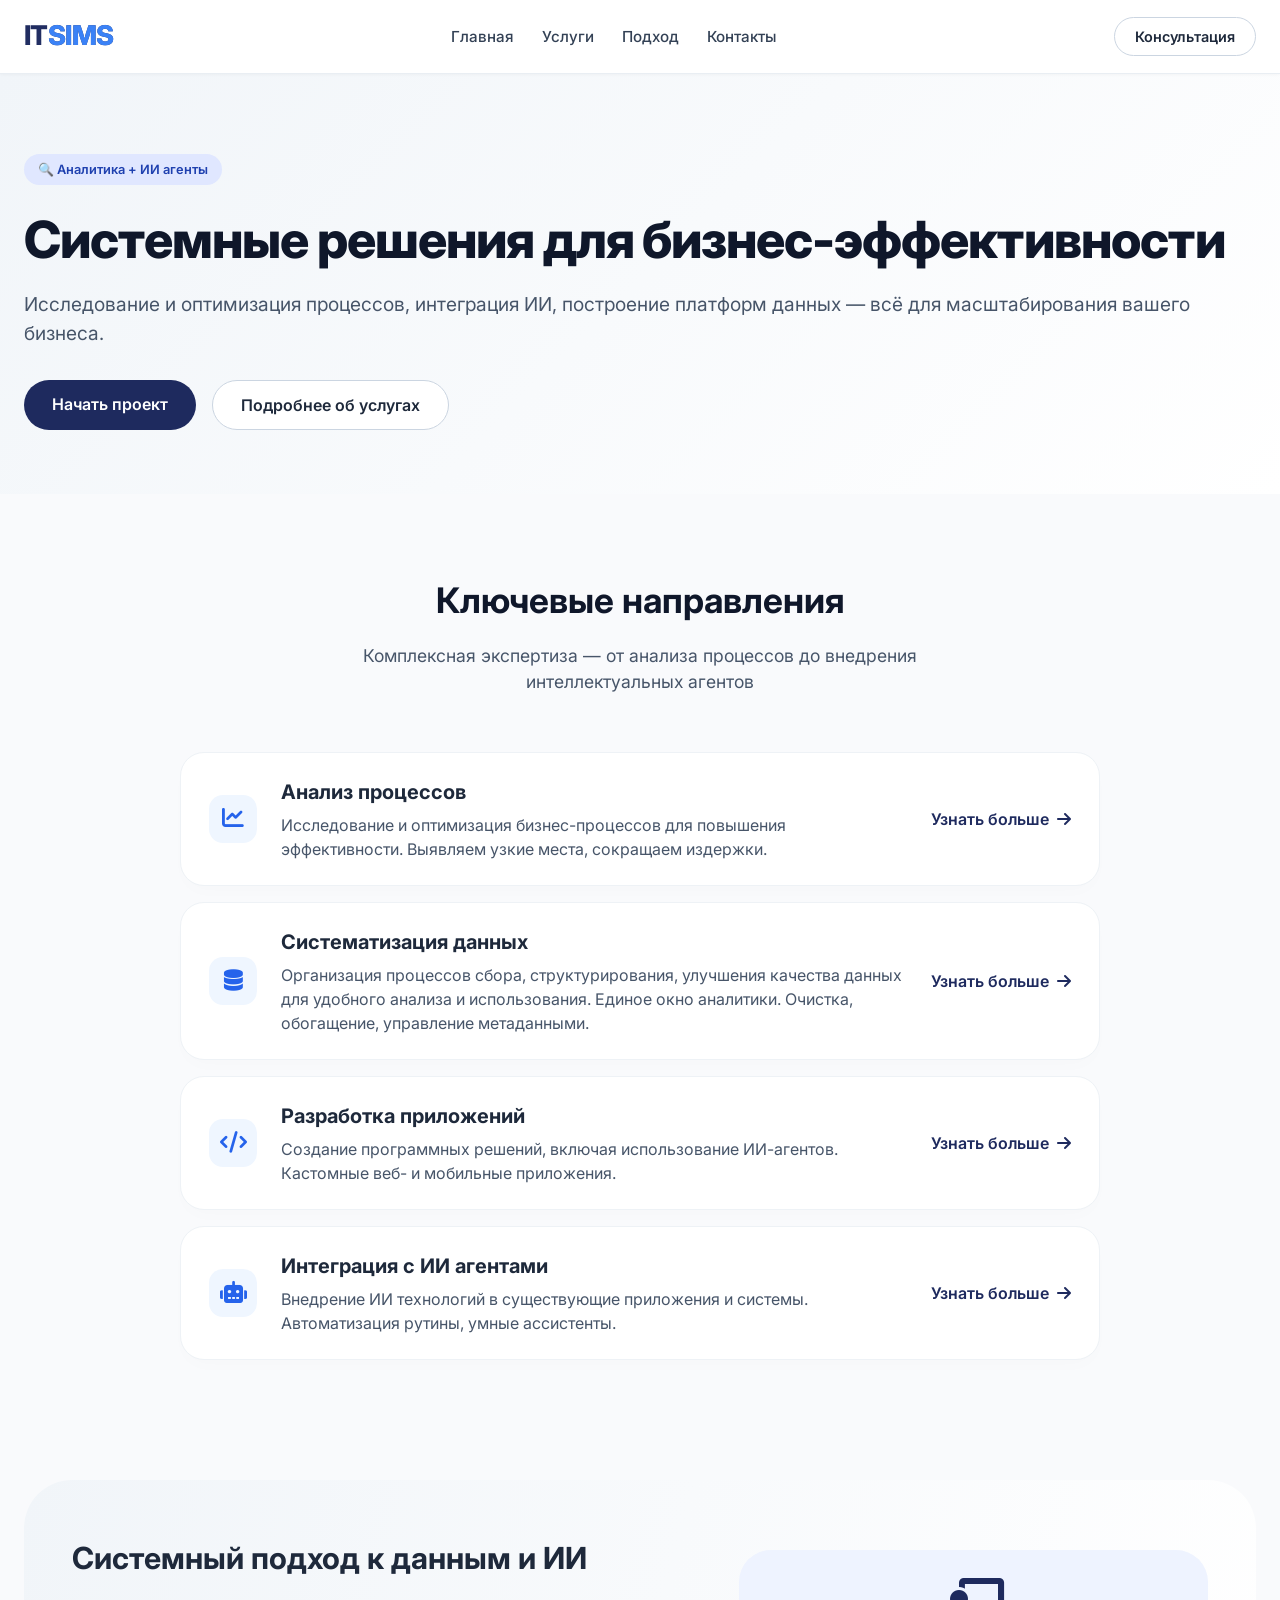
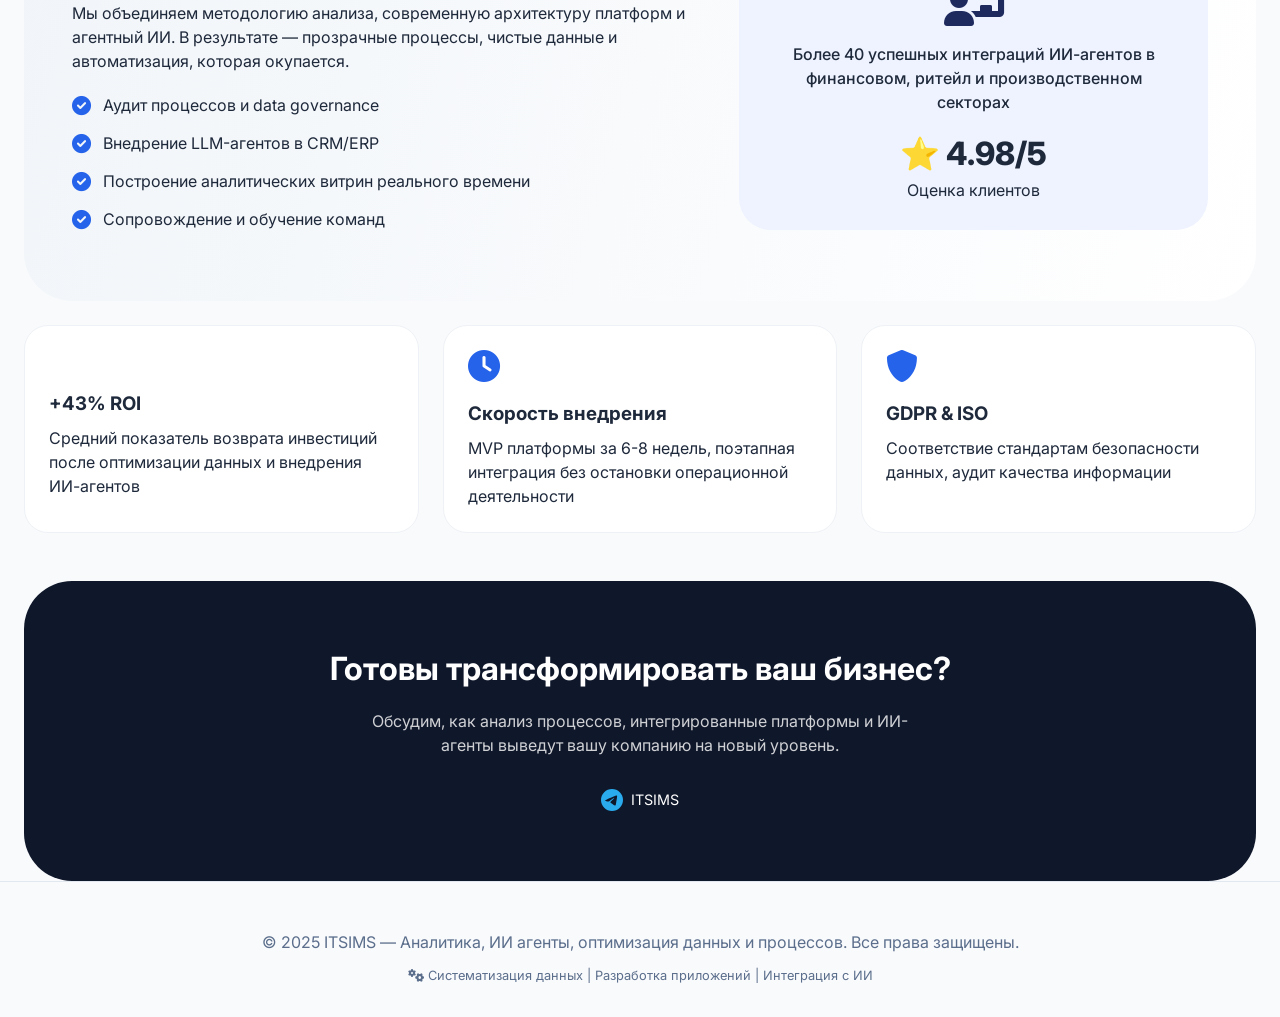
==== index.html @ 8bf9a6d8 "убрал блок интгегр платформы" ====
<!DOCTYPE html>
<html lang="ru">
<head>
    <meta charset="UTF-8">
    <meta name="viewport" content="width=device-width, initial-scale=1.0, viewport-fit=cover">
    <title>ITSIMS | Аналитика и ИИ решения</title>
    <link href="https://fonts.googleapis.com/css2?family=Inter:opsz,wght@14..32,300;14..32,400;14..32,500;14..32,600;14..32,700;14..32,800&display=swap" rel="stylesheet">
    <link rel="stylesheet" href="https://cdnjs.cloudflare.com/ajax/libs/font-awesome/6.0.0-beta3/css/all.min.css">
    <style>
        * {
            margin: 0;
            padding: 0;
            box-sizing: border-box;
        }

        body {
            font-family: 'Inter', sans-serif;
            background-color: #f9fafc;
            color: #1e293b;
            line-height: 1.5;
            scroll-behavior: smooth;
        }

        .container {
            max-width: 1280px;
            margin: 0 auto;
            padding: 0 24px;
        }

        header {
            background: rgba(255, 255, 255, 0.96);
            backdrop-filter: blur(8px);
            box-shadow: 0 1px 3px rgba(0,0,0,0.03);
            position: sticky;
            top: 0;
            z-index: 100;
            border-bottom: 1px solid #e9eef3;
        }

        .navbar {
            display: flex;
            justify-content: space-between;
            align-items: center;
            padding: 16px 0;
            flex-wrap: wrap;
            gap: 16px;
        }

        .logo {
            font-size: 1.7rem;
            font-weight: 800;
            letter-spacing: -0.02em;
            background: linear-gradient(135deg, #1E2A5E, #2D3A6E);
            background-clip: text;
            -webkit-background-clip: text;
            color: transparent;
        }
        .logo span {
            color: #3b82f6;
            background: none;
        }

        .nav-links {
            display: flex;
            gap: 28px;
            list-style: none;
        }
        .nav-links a {
            text-decoration: none;
            font-weight: 500;
            color: #334155;
            transition: color 0.2s;
            font-size: 0.95rem;
        }
        .nav-links a:hover {
            color: #2563eb;
        }

        .btn-outline-light {
            background: white;
            border: 1px solid #cbd5e1;
            padding: 8px 20px;
            border-radius: 40px;
            font-weight: 600;
            font-size: 0.9rem;
            color: #1e293b;
            cursor: pointer;
            transition: all 0.2s;
            text-decoration: none;
            display: inline-block;
        }
        .btn-outline-light:hover {
            border-color: #3b82f6;
            background: #f0f4fe;
        }

        .hero {
            padding: 80px 0 64px;
            background: linear-gradient(135deg, #f1f5f9 0%, #ffffff 100%);
        }
        .hero-content {
            width: 100%;
        }
        .hero-badge {
            background: #e0e7ff;
            color: #1e40af;
            padding: 6px 14px;
            border-radius: 40px;
            font-size: 0.8rem;
            font-weight: 600;
            display: inline-block;
            margin-bottom: 24px;
        }
        .hero-content h1 {
            font-size: 3.2rem;
            font-weight: 800;
            line-height: 1.2;
            letter-spacing: -0.02em;
            color: #0f172a;
            margin-bottom: 20px;
        }
        .hero-content p {
            font-size: 1.2rem;
            color: #475569;
            max-width: none;
            margin-bottom: 32px;
        }
        .hero-buttons {
            display: flex;
            gap: 16px;
            flex-wrap: wrap;
        }
        .btn-primary {
            background: #1e2a5e;
            color: white;
            padding: 12px 28px;
            border-radius: 40px;
            font-weight: 600;
            border: none;
            cursor: pointer;
            transition: background 0.2s;
            font-size: 1rem;
            text-decoration: none;
            display: inline-block;
        }
        .btn-primary:hover {
            background: #0f1a44;
        }
        .btn-secondary {
            background: white;
            border: 1px solid #cbd5e1;
            padding: 12px 28px;
            border-radius: 40px;
            font-weight: 600;
            color: #1e293b;
            transition: all 0.2s;
            cursor: pointer;
            text-decoration: none;
            display: inline-block;
        }
        .btn-secondary:hover {
            border-color: #3b82f6;
            background: #f8fafc;
        }
        .section {
            padding: 80px 0;
        }
        .section-title {
            text-align: center;
            font-size: 2.2rem;
            font-weight: 700;
            margin-bottom: 16px;
            color: #0f172a;
        }
        .section-sub {
            text-align: center;
            color: #475569;
            max-width: 680px;
            margin: 0 auto 56px auto;
            font-size: 1.1rem;
        }
        .services-list {
            list-style: none;
            display: flex;
            flex-direction: column;
            gap: 16px;
            max-width: 920px;
            margin: 0 auto;
        }
        .service-item {
            display: flex;
            align-items: center;
            gap: 24px;
            background: white;
            border-radius: 24px;
            padding: 24px 28px;
            border: 1px solid #eef2f6;
            box-shadow: 0 8px 20px -6px rgba(0,0,0,0.02);
        }
        .service-icon {
            flex: 0 0 48px;
            width: 48px;
            height: 48px;
            display: flex;
            align-items: center;
            justify-content: center;
            font-size: 1.35rem;
            color: #2563eb;
            background: #eff6ff;
            border-radius: 14px;
        }
        .service-body {
            flex: 1;
            min-width: 0;
        }
        .service-body h3 {
            font-size: 1.25rem;
            font-weight: 700;
            margin-bottom: 6px;
        }
        .service-body h3 a {
            color: inherit;
            text-decoration: none;
        }
        .service-body h3 a:hover {
            color: #2563eb;
        }
        .service-body p {
            color: #475569;
            line-height: 1.5;
        }
        .service-link {
            font-weight: 600;
            color: #1e2a5e;
            text-decoration: none;
            display: inline-flex;
            align-items: center;
            gap: 8px;
        }
        .service-link i {
            transition: transform 0.2s;
        }
        .service-link:hover i {
            transform: translateX(5px);
        }

        .insight-block {
            background: linear-gradient(105deg, #f1f5f9 0%, #ffffff 100%);
            border-radius: 48px;
            padding: 56px 48px;
            margin: 40px 0 20px;
        }
        .flex-two {
            display: flex;
            flex-wrap: wrap;
            gap: 48px;
            align-items: center;
        }
        .flex-text {
            flex: 1.2;
        }
        .flex-text h2 {
            font-size: 1.9rem;
            font-weight: 700;
            margin-bottom: 20px;
        }
        .badge-list {
            list-style: none;
            margin-top: 20px;
        }
        .badge-list li {
            margin-bottom: 14px;
            display: flex;
            align-items: center;
            gap: 12px;
        }
        .badge-list i {
            color: #2563eb;
            font-size: 1.2rem;
        }

        .cta {
            background: #0f172a;
            border-radius: 48px;
            text-align: center;
            padding: 64px 48px;
            color: white;
        }
        .cta h2 {
            font-size: 2rem;
            margin-bottom: 16px;
        }
        .cta p {
            max-width: 540px;
            margin: 0 auto 32px;
            opacity: 0.8;
        }
        footer {
            padding: 48px 0 32px;
            border-top: 1px solid #e2e8f0;
            text-align: center;
            color: #5b6e8c;
        }

        @media (max-width: 768px) {
            .hero-content h1 { font-size: 2.3rem; }
            .navbar { flex-direction: column; }
            .nav-links { gap: 20px; flex-wrap: wrap; justify-content: center; }
            .section { padding: 56px 0; }
            .insight-block { padding: 32px 24px; }
            .cta { padding: 48px 24px; }
            .service-item { flex-wrap: wrap; align-items: flex-start; }
            .service-link { margin-left: 72px; }
        }
    </style>
</head>
<body>
<header>
    <div class="container">
        <div class="navbar">
            <div class="logo">IT<span>SIMS</span></div>
            <ul class="nav-links">
                <li><a href="index.html">Главная</a></li>
                <li><a href="#services">Услуги</a></li>
                <li><a href="#approach">Подход</a></li>
                <li><a href="#contact">Контакты</a></li>
            </ul>
            <a href="request.html" class="btn-outline-light">Консультация</a>
        </div>
    </div>
</header>

<main>
    <section class="hero">
        <div class="container">
            <div class="hero-content">
                <div class="hero-badge">🔍 Аналитика + ИИ агенты</div>
                <h1>Системные решения для бизнес-эффективности</h1>
                <p>Исследование и оптимизация процессов, интеграция ИИ, построение платформ данных — всё для масштабирования вашего бизнеса.</p>
                <div class="hero-buttons">
                    <a href="request.html" class="btn-primary">Начать проект</a>
                    <a href="#services" class="btn-secondary">Подробнее об услугах</a>
                </div>
            </div>
        </div>
    </section>

    <div class="container" id="services">
        <div class="section">
            <h2 class="section-title">Ключевые направления</h2>
            <div class="section-sub">Комплексная экспертиза — от анализа процессов до внедрения интеллектуальных агентов</div>
            <ul class="services-list">
                <li class="service-item">
                    <div class="service-icon"><i class="fas fa-chart-line"></i></div>
                    <div class="service-body">
                        <h3>Анализ процессов</h3>
                        <p>Исследование и оптимизация бизнес-процессов для повышения эффективности. Выявляем узкие места, сокращаем издержки.</p>
                    </div>
                    <a href="process-analysis.html" class="service-link">Узнать больше <i class="fas fa-arrow-right"></i></a>
                </li>
                <li class="service-item">
                    <div class="service-icon"><i class="fas fa-database"></i></div>
                    <div class="service-body">
                        <h3>Систематизация данных</h3>
                        <p>Организация процессов сбора, структурирования, улучшения качества данных для удобного анализа и использования. Единое окно аналитики. Очистка, обогащение, управление метаданными.</p>
                    </div>
                    <a href="#" class="service-link">Узнать больше <i class="fas fa-arrow-right"></i></a>
                </li>
                <li class="service-item">
                    <div class="service-icon"><i class="fas fa-code"></i></div>
                    <div class="service-body">
                        <h3>Разработка приложений</h3>
                        <p>Создание программных решений, включая использование ИИ-агентов. Кастомные веб- и мобильные приложения.</p>
                    </div>
                    <a href="#" class="service-link">Узнать больше <i class="fas fa-arrow-right"></i></a>
                </li>
                <li class="service-item">
                    <div class="service-icon"><i class="fas fa-robot"></i></div>
                    <div class="service-body">
                        <h3><a href="ai-agents.html">Интеграция с ИИ агентами</a></h3>
                        <p>Внедрение ИИ технологий в существующие приложения и системы. Автоматизация рутины, умные ассистенты.</p>
                    </div>
                    <a href="ai-agents.html" class="service-link">Узнать больше <i class="fas fa-arrow-right"></i></a>
                </li>
            </ul>
        </div>
    </div>

    <div class="container" id="approach">
        <div class="insight-block">
            <div class="flex-two">
                <div class="flex-text">
                    <h2>Системный подход к данным и ИИ</h2>
                    <p>Мы объединяем методологию анализа, современную архитектуру платформ и агентный ИИ. В результате — прозрачные процессы, чистые данные и автоматизация, которая окупается.</p>
                    <ul class="badge-list">
                        <li><i class="fas fa-check-circle"></i> Аудит процессов и data governance</li>
                        <li><i class="fas fa-check-circle"></i> Внедрение LLM-агентов в CRM/ERP</li>
                        <li><i class="fas fa-check-circle"></i> Построение аналитических витрин реального времени</li>
                        <li><i class="fas fa-check-circle"></i> Сопровождение и обучение команд</li>
                    </ul>
                </div>
                <div style="flex:0.8; background:#eef3ff; border-radius: 32px; padding: 28px; text-align:center">
                    <i class="fas fa-chalkboard-user" style="font-size: 3rem; color:#1e2a5e;"></i>
                    <p style="margin-top: 16px; font-weight:500;">Более 40 успешных интеграций ИИ-агентов в финансовом, ритейл и производственном секторах</p>
                    <div style="font-size: 2rem; font-weight:800; margin-top: 16px;">⭐ 4.98/5</div>
                    <div>Оценка клиентов</div>
                </div>
            </div>
        </div>
    </div>

    <div class="container">
        <div style="display: flex; flex-wrap: wrap; gap: 24px; justify-content: space-between; margin: 24px 0 48px;">
            <div style="background: white; border-radius: 24px; padding: 24px; flex:1; border:1px solid #eef2f6;">
                <i class="fas fa-chart-simple" style="font-size: 2rem; color:#2563eb;"></i>
                <h3 style="margin: 16px 0 8px;">+43% ROI</h3>
                <p>Средний показатель возврата инвестиций после оптимизации данных и внедрения ИИ-агентов</p>
            </div>
            <div style="background: white; border-radius: 24px; padding: 24px; flex:1; border:1px solid #eef2f6;">
                <i class="fas fa-clock" style="font-size: 2rem; color:#2563eb;"></i>
                <h3 style="margin: 16px 0 8px;">Скорость внедрения</h3>
                <p>MVP платформы за 6-8 недель, поэтапная интеграция без остановки операционной деятельности</p>
            </div>
            <div style="background: white; border-radius: 24px; padding: 24px; flex:1; border:1px solid #eef2f6;">
                <i class="fas fa-shield-alt" style="font-size: 2rem; color:#2563eb;"></i>
                <h3 style="margin: 16px 0 8px;">GDPR & ISO</h3>
                <p>Соответствие стандартам безопасности данных, аудит качества информации</p>
            </div>
        </div>
    </div>

    <div class="container" id="contact">
        <div class="cta">
            <h2>Готовы трансформировать ваш бизнес?</h2>
            <p>Обсудим, как анализ процессов, интегрированные платформы и ИИ-агенты выведут вашу компанию на новый уровень.</p>
            <div style="margin-top: 8px; font-size: 0.9rem;"><a href="https://t.me/sevlovan" target="_blank" rel="noopener noreferrer" style="color: inherit; text-decoration: none; display: inline-flex; align-items: center; gap: 8px;"><svg width="22" height="22" viewBox="0 0 24 24" aria-hidden="true"><path fill="#2AABEE" d="M11.944 0A12 12 0 0 0 0 12a12 12 0 0 0 12 12 12 12 0 0 0 12-12A12 12 0 0 0 12 0a12 12 0 0 0-.056 0zm4.962 7.224c.1-.002.321.023.465.14a.506.506 0 0 1 .171.325c.016.093.036.306.02.472-.18 1.898-.962 6.502-1.36 8.627-.168.9-.499 1.201-.82 1.23-.696.065-1.225-.46-1.9-.902-1.056-.693-1.653-1.124-2.678-1.8-1.185-.78-.417-1.21.258-1.91.177-.184 3.247-2.977 3.307-3.23.007-.032.014-.15-.056-.212s-.174-.041-.249-.024c-.106.024-1.793 1.14-5.061 3.345-.48.33-.913.49-1.302.48-.428-.008-1.252-.241-1.865-.44-.752-.245-1.349-.374-1.297-.789.027-.216.325-.437.893-.663 3.498-1.524 5.83-2.529 6.998-3.014 3.332-1.386 4.025-1.627 4.476-1.635z"/></svg>ITSIMS</a></div>
        </div>
    </div>
</main>

<footer>
    <div class="container">
        <p>© 2025 ITSIMS — Аналитика, ИИ агенты, оптимизация данных и процессов. Все права защищены.</p>
        <p style="margin-top: 12px; font-size: 0.8rem;"><i class="fas fa-cogs"></i> Систематизация данных | Разработка приложений | Интеграция с ИИ</p>
    </div>
</footer>
</body>
</html>
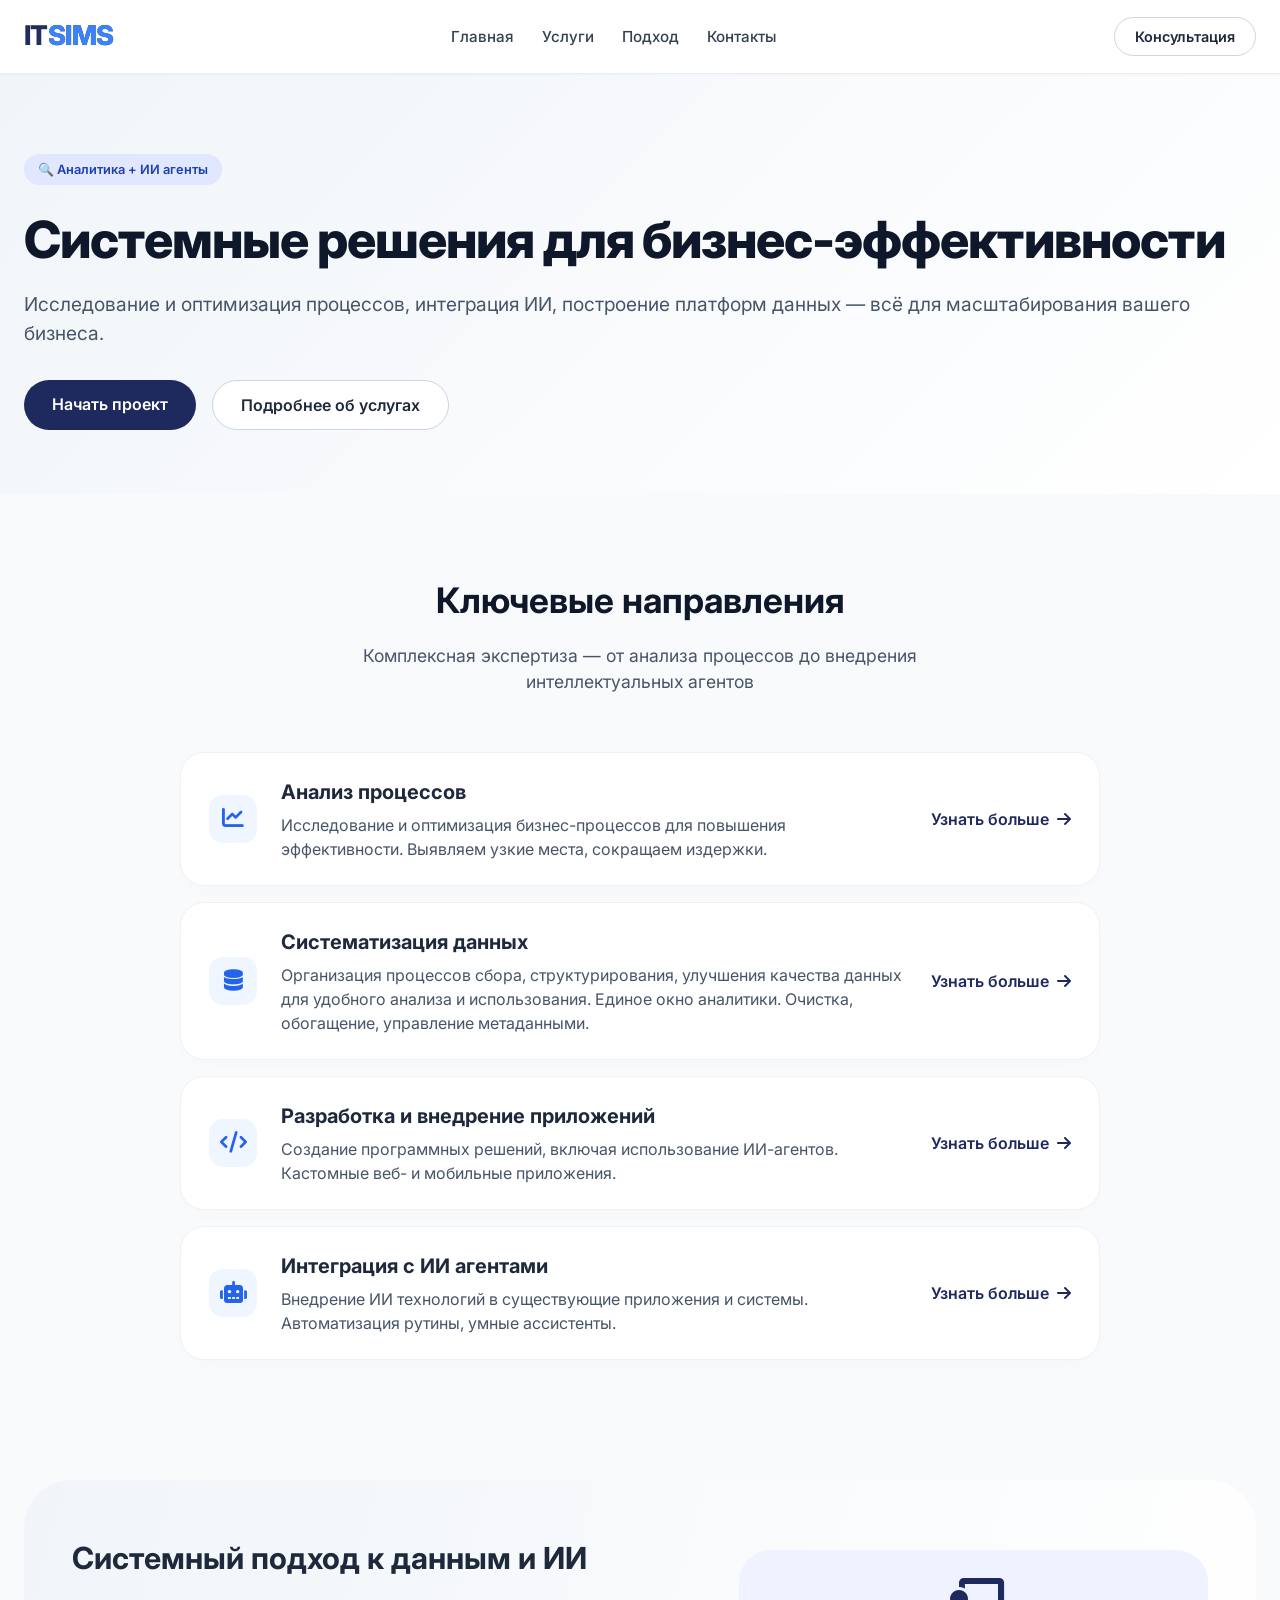
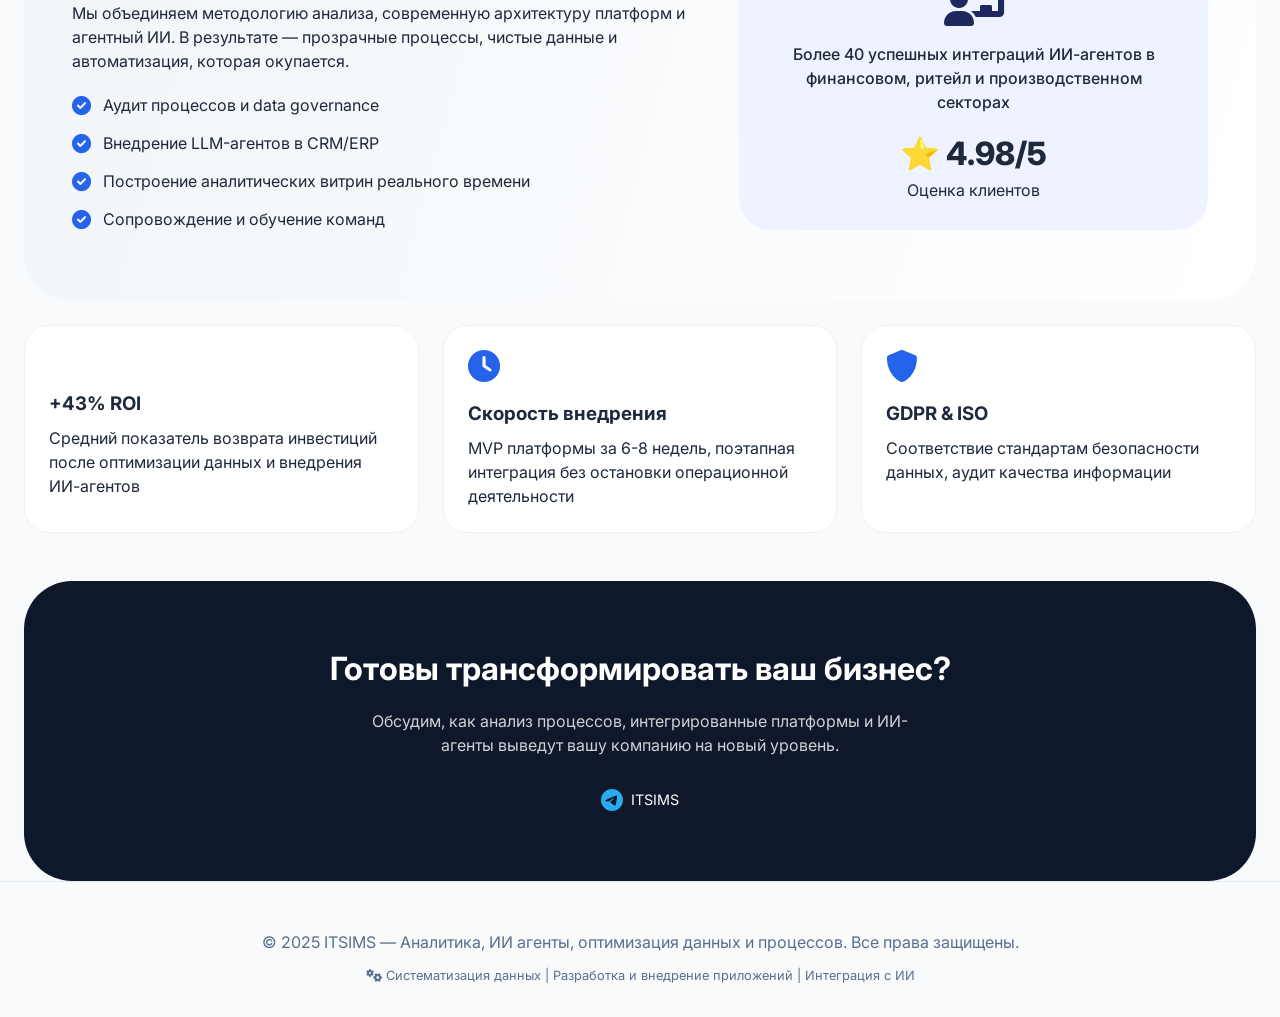
==== commit 58be5d3e: "Merge branch 'main' of https://github.com/sevlovan/sevlovan.github.io" ====
--- a/index.html
+++ b/index.html
@@ -369,7 +369,7 @@
                 <li class="service-item">
                     <div class="service-icon"><i class="fas fa-code"></i></div>
                     <div class="service-body">
-                        <h3>Разработка приложений</h3>
+                        <h3>Разработка и внедрение приложений</h3>
                         <p>Создание программных решений, включая использование ИИ-агентов. Кастомные веб- и мобильные приложения.</p>
                     </div>
                     <a href="#" class="service-link">Узнать больше <i class="fas fa-arrow-right"></i></a>
@@ -441,7 +441,7 @@
 <footer>
     <div class="container">
         <p>© 2025 ITSIMS — Аналитика, ИИ агенты, оптимизация данных и процессов. Все права защищены.</p>
-        <p style="margin-top: 12px; font-size: 0.8rem;"><i class="fas fa-cogs"></i> Систематизация данных | Разработка приложений | Интеграция с ИИ</p>
+        <p style="margin-top: 12px; font-size: 0.8rem;"><i class="fas fa-cogs"></i> Систематизация данных | Разработка и внедрение приложений | Интеграция с ИИ</p>
     </div>
 </footer>
 </body>
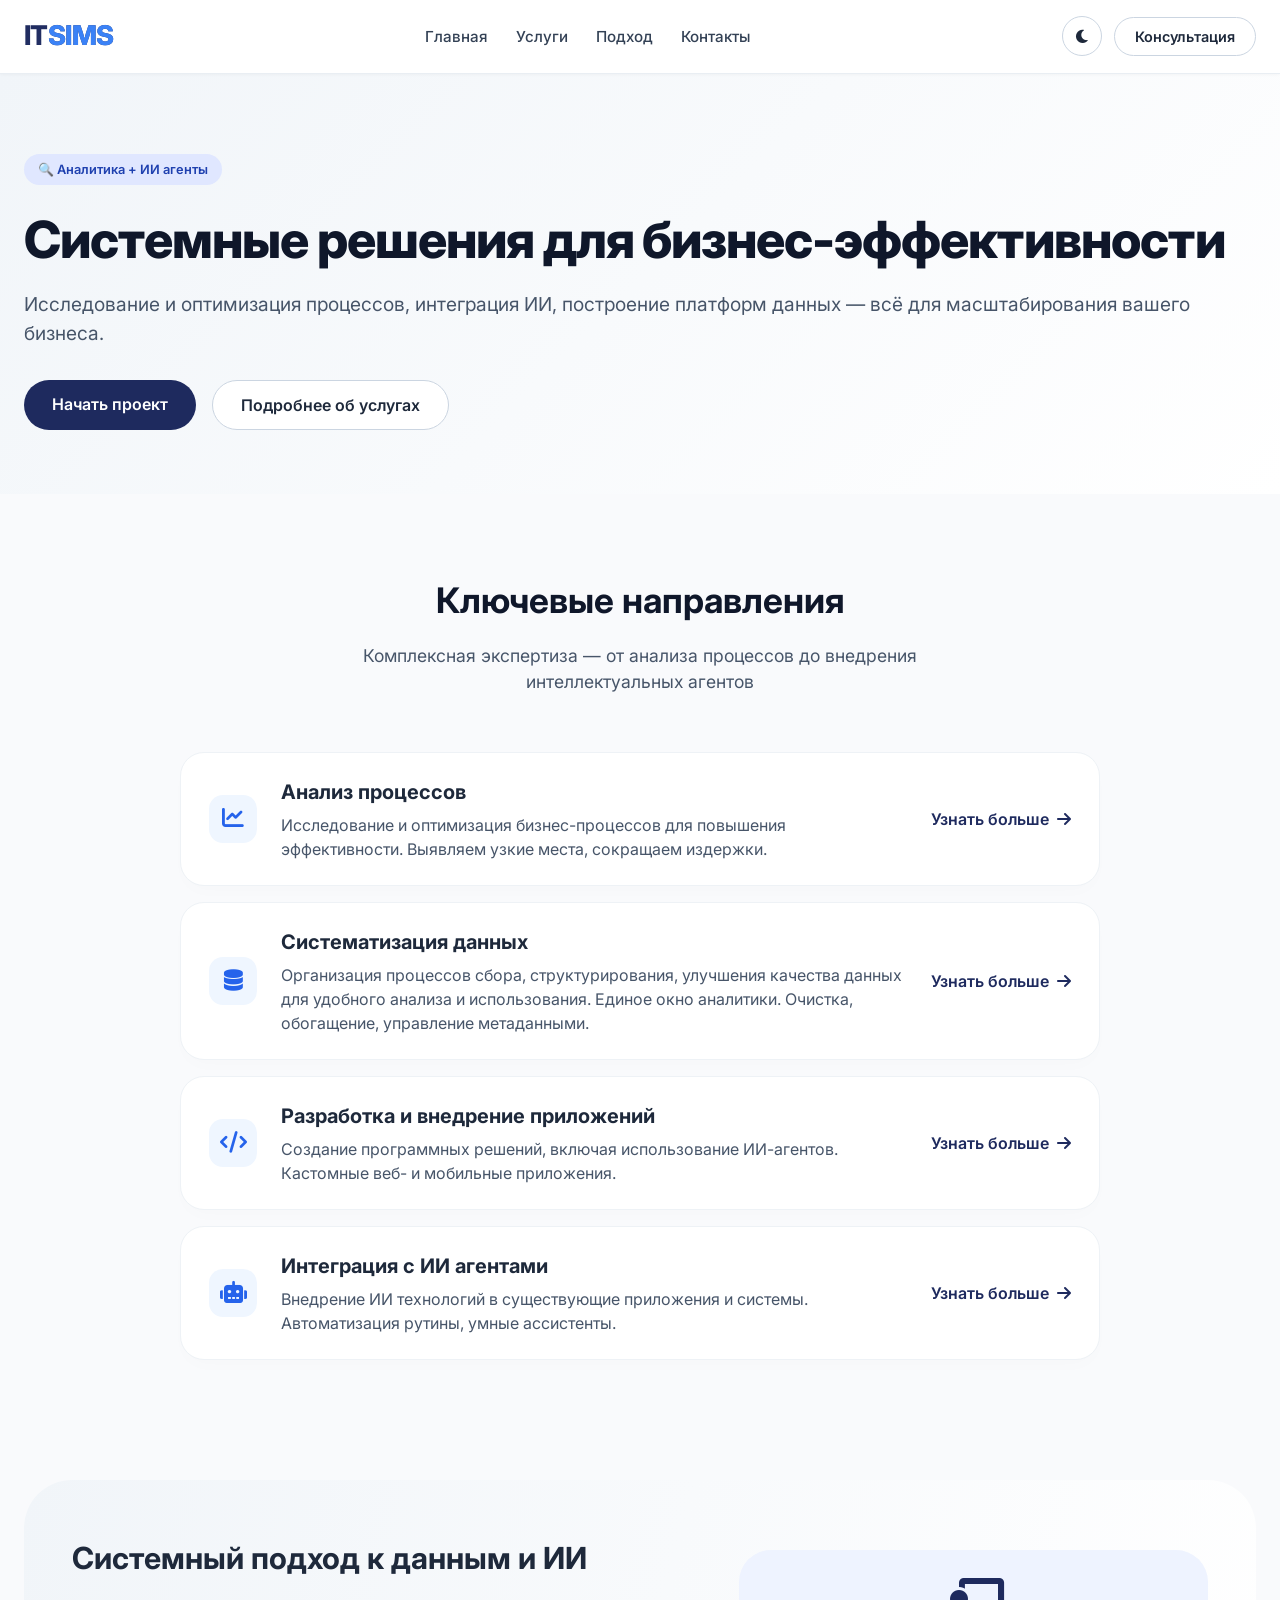
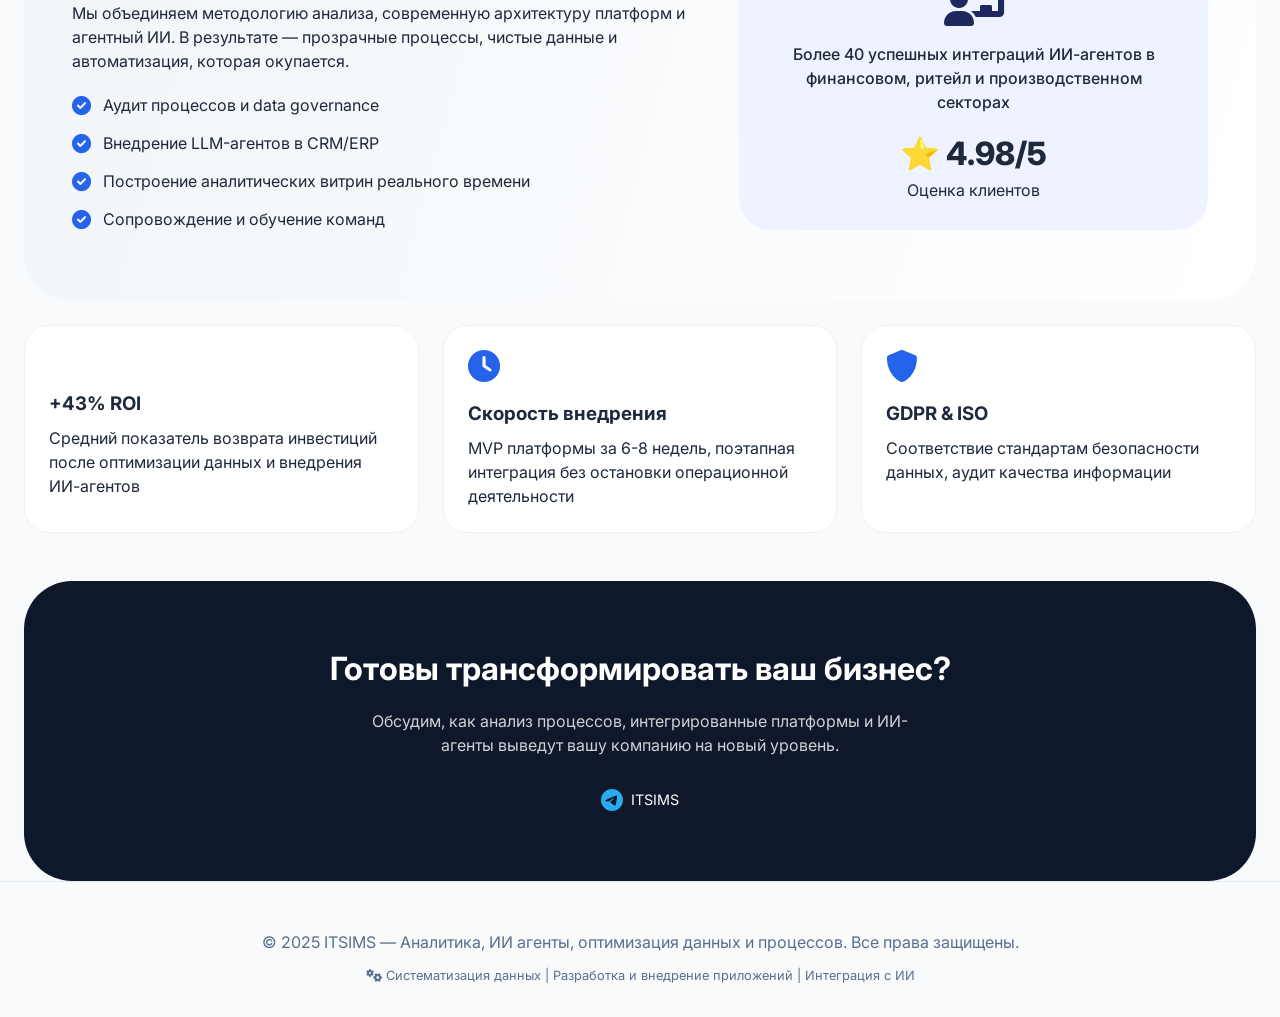
==== commit 4fe88b36: "темная тема" ====
--- a/index.html
+++ b/index.html
@@ -4,8 +4,18 @@
     <meta charset="UTF-8">
     <meta name="viewport" content="width=device-width, initial-scale=1.0, viewport-fit=cover">
     <title>ITSIMS | Аналитика и ИИ решения</title>
+    <script>
+        (function () {
+            try {
+                if (localStorage.getItem('itsims-theme') === 'dark') {
+                    document.documentElement.setAttribute('data-theme', 'dark');
+                }
+            } catch (e) {}
+        })();
+    </script>
     <link href="https://fonts.googleapis.com/css2?family=Inter:opsz,wght@14..32,300;14..32,400;14..32,500;14..32,600;14..32,700;14..32,800&display=swap" rel="stylesheet">
     <link rel="stylesheet" href="https://cdnjs.cloudflare.com/ajax/libs/font-awesome/6.0.0-beta3/css/all.min.css">
+    <link rel="stylesheet" href="theme.css">
     <style>
         * {
             margin: 0;
@@ -300,6 +310,131 @@
             border-top: 1px solid #e2e8f0;
             text-align: center;
             color: #5b6e8c;
+        }
+
+        .stats-row {
+            display: flex;
+            flex-wrap: wrap;
+            gap: 24px;
+            justify-content: space-between;
+            margin: 24px 0 48px;
+        }
+        .stat-card {
+            background: white;
+            border-radius: 24px;
+            padding: 24px;
+            flex: 1;
+            border: 1px solid #eef2f6;
+        }
+        .stat-card i {
+            font-size: 2rem;
+            color: #2563eb;
+        }
+        .stat-card h3 {
+            margin: 16px 0 8px;
+        }
+        .insight-aside {
+            flex: 0.8;
+            background: #eef3ff;
+            border-radius: 32px;
+            padding: 28px;
+            text-align: center;
+        }
+        .insight-aside > i {
+            font-size: 3rem;
+            color: #1e2a5e;
+        }
+        .insight-aside .aside-text {
+            margin-top: 16px;
+            font-weight: 500;
+        }
+        .insight-aside .aside-score {
+            font-size: 2rem;
+            font-weight: 800;
+            margin-top: 16px;
+        }
+
+        html[data-theme="dark"] body {
+            background-color: #0b1220;
+            color: #e2e8f0;
+        }
+        html[data-theme="dark"] header {
+            background: rgba(15, 23, 42, 0.92);
+            border-bottom-color: #1e293b;
+            box-shadow: none;
+        }
+        html[data-theme="dark"] .nav-links a {
+            color: #cbd5e1;
+        }
+        html[data-theme="dark"] .nav-links a:hover {
+            color: #93c5fd;
+        }
+        html[data-theme="dark"] .btn-outline-light {
+            background: #1e293b;
+            border-color: #334155;
+            color: #e2e8f0;
+        }
+        html[data-theme="dark"] .btn-outline-light:hover {
+            border-color: #60a5fa;
+            background: #243247;
+        }
+        html[data-theme="dark"] .hero {
+            background: linear-gradient(135deg, #0f172a 0%, #111827 100%);
+        }
+        html[data-theme="dark"] .hero-badge {
+            background: #1e3a5f;
+            color: #93c5fd;
+        }
+        html[data-theme="dark"] .hero-content h1,
+        html[data-theme="dark"] .section-title,
+        html[data-theme="dark"] .flex-text h2,
+        html[data-theme="dark"] .service-body h3 {
+            color: #f8fafc;
+        }
+        html[data-theme="dark"] .hero-content p,
+        html[data-theme="dark"] .section-sub,
+        html[data-theme="dark"] .service-body p,
+        html[data-theme="dark"] .stat-card p {
+            color: #94a3b8;
+        }
+        html[data-theme="dark"] .btn-secondary {
+            background: #1e293b;
+            border-color: #334155;
+            color: #e2e8f0;
+        }
+        html[data-theme="dark"] .btn-secondary:hover {
+            border-color: #60a5fa;
+            background: #243247;
+        }
+        html[data-theme="dark"] .service-item,
+        html[data-theme="dark"] .stat-card {
+            background: #111827;
+            border-color: #1e293b;
+            box-shadow: none;
+        }
+        html[data-theme="dark"] .service-icon {
+            background: #1e3a5f;
+            color: #93c5fd;
+        }
+        html[data-theme="dark"] .service-body h3 a:hover,
+        html[data-theme="dark"] .service-link {
+            color: #93c5fd;
+        }
+        html[data-theme="dark"] .insight-block {
+            background: linear-gradient(105deg, #111827 0%, #0f172a 100%);
+        }
+        html[data-theme="dark"] .insight-aside {
+            background: #1e293b;
+        }
+        html[data-theme="dark"] .insight-aside > i {
+            color: #93c5fd;
+        }
+        html[data-theme="dark"] .cta {
+            background: #020617;
+        }
+        html[data-theme="dark"] footer {
+            border-top-color: #1e293b;
+            color: #64748b;
         }
 
         @media (max-width: 768px) {
@@ -325,7 +460,10 @@
                 <li><a href="#approach">Подход</a></li>
                 <li><a href="#contact">Контакты</a></li>
             </ul>
-            <a href="request.html" class="btn-outline-light">Консультация</a>
+            <div class="nav-actions">
+                <button type="button" class="theme-toggle" aria-label="Включить тёмную тему"><i class="fas fa-moon"></i></button>
+                <a href="request.html" class="btn-outline-light">Консультация</a>
+            </div>
         </div>
     </div>
 </header>
@@ -399,10 +537,10 @@
                         <li><i class="fas fa-check-circle"></i> Сопровождение и обучение команд</li>
                     </ul>
                 </div>
-                <div style="flex:0.8; background:#eef3ff; border-radius: 32px; padding: 28px; text-align:center">
-                    <i class="fas fa-chalkboard-user" style="font-size: 3rem; color:#1e2a5e;"></i>
-                    <p style="margin-top: 16px; font-weight:500;">Более 40 успешных интеграций ИИ-агентов в финансовом, ритейл и производственном секторах</p>
-                    <div style="font-size: 2rem; font-weight:800; margin-top: 16px;">⭐ 4.98/5</div>
+                <div class="insight-aside">
+                    <i class="fas fa-chalkboard-user"></i>
+                    <p class="aside-text">Более 40 успешных интеграций ИИ-агентов в финансовом, ритейл и производственном секторах</p>
+                    <div class="aside-score">⭐ 4.98/5</div>
                     <div>Оценка клиентов</div>
                 </div>
             </div>
@@ -410,20 +548,20 @@
     </div>
 
     <div class="container">
-        <div style="display: flex; flex-wrap: wrap; gap: 24px; justify-content: space-between; margin: 24px 0 48px;">
-            <div style="background: white; border-radius: 24px; padding: 24px; flex:1; border:1px solid #eef2f6;">
-                <i class="fas fa-chart-simple" style="font-size: 2rem; color:#2563eb;"></i>
-                <h3 style="margin: 16px 0 8px;">+43% ROI</h3>
+        <div class="stats-row">
+            <div class="stat-card">
+                <i class="fas fa-chart-simple"></i>
+                <h3>+43% ROI</h3>
                 <p>Средний показатель возврата инвестиций после оптимизации данных и внедрения ИИ-агентов</p>
             </div>
-            <div style="background: white; border-radius: 24px; padding: 24px; flex:1; border:1px solid #eef2f6;">
-                <i class="fas fa-clock" style="font-size: 2rem; color:#2563eb;"></i>
-                <h3 style="margin: 16px 0 8px;">Скорость внедрения</h3>
+            <div class="stat-card">
+                <i class="fas fa-clock"></i>
+                <h3>Скорость внедрения</h3>
                 <p>MVP платформы за 6-8 недель, поэтапная интеграция без остановки операционной деятельности</p>
             </div>
-            <div style="background: white; border-radius: 24px; padding: 24px; flex:1; border:1px solid #eef2f6;">
-                <i class="fas fa-shield-alt" style="font-size: 2rem; color:#2563eb;"></i>
-                <h3 style="margin: 16px 0 8px;">GDPR & ISO</h3>
+            <div class="stat-card">
+                <i class="fas fa-shield-alt"></i>
+                <h3>GDPR & ISO</h3>
                 <p>Соответствие стандартам безопасности данных, аудит качества информации</p>
             </div>
         </div>
@@ -444,5 +582,6 @@
         <p style="margin-top: 12px; font-size: 0.8rem;"><i class="fas fa-cogs"></i> Систематизация данных | Разработка и внедрение приложений | Интеграция с ИИ</p>
     </div>
 </footer>
+<script src="theme.js"></script>
 </body>
 </html>
--- a/theme.css
+++ b/theme.css
@@ -0,0 +1,40 @@
+.nav-actions {
+    display: flex;
+    align-items: center;
+    gap: 12px;
+    flex-wrap: wrap;
+}
+
+.theme-toggle {
+    width: 40px;
+    height: 40px;
+    border-radius: 50%;
+    border: 1px solid #cbd5e1;
+    background: #ffffff;
+    color: #1e293b;
+    cursor: pointer;
+    display: inline-flex;
+    align-items: center;
+    justify-content: center;
+    font-size: 0.95rem;
+    transition: border-color 0.2s, background 0.2s, color 0.2s;
+    flex: 0 0 auto;
+}
+
+.theme-toggle:hover {
+    border-color: #3b82f6;
+    background: #f0f4fe;
+    color: #1e2a5e;
+}
+
+html[data-theme="dark"] .theme-toggle {
+    background: #1e293b;
+    border-color: #334155;
+    color: #e2e8f0;
+}
+
+html[data-theme="dark"] .theme-toggle:hover {
+    border-color: #60a5fa;
+    background: #243247;
+    color: #f8fafc;
+}
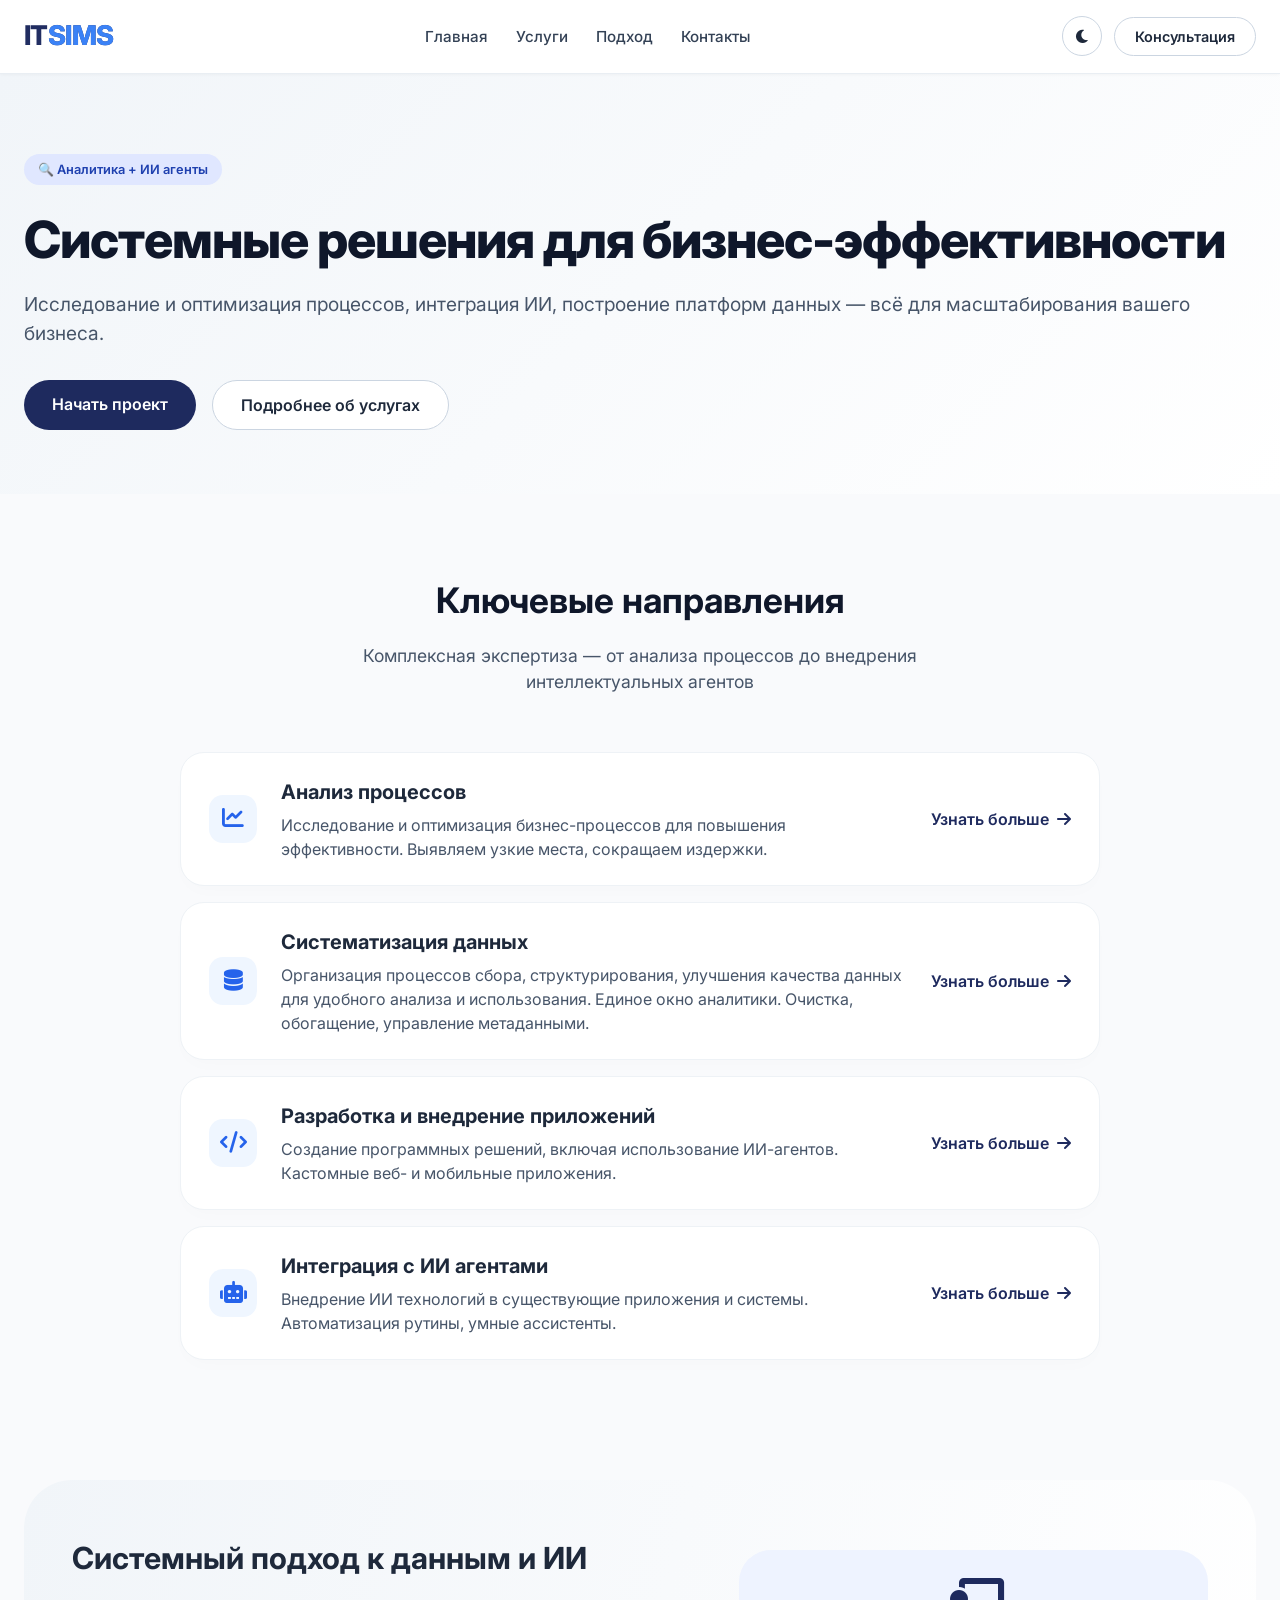
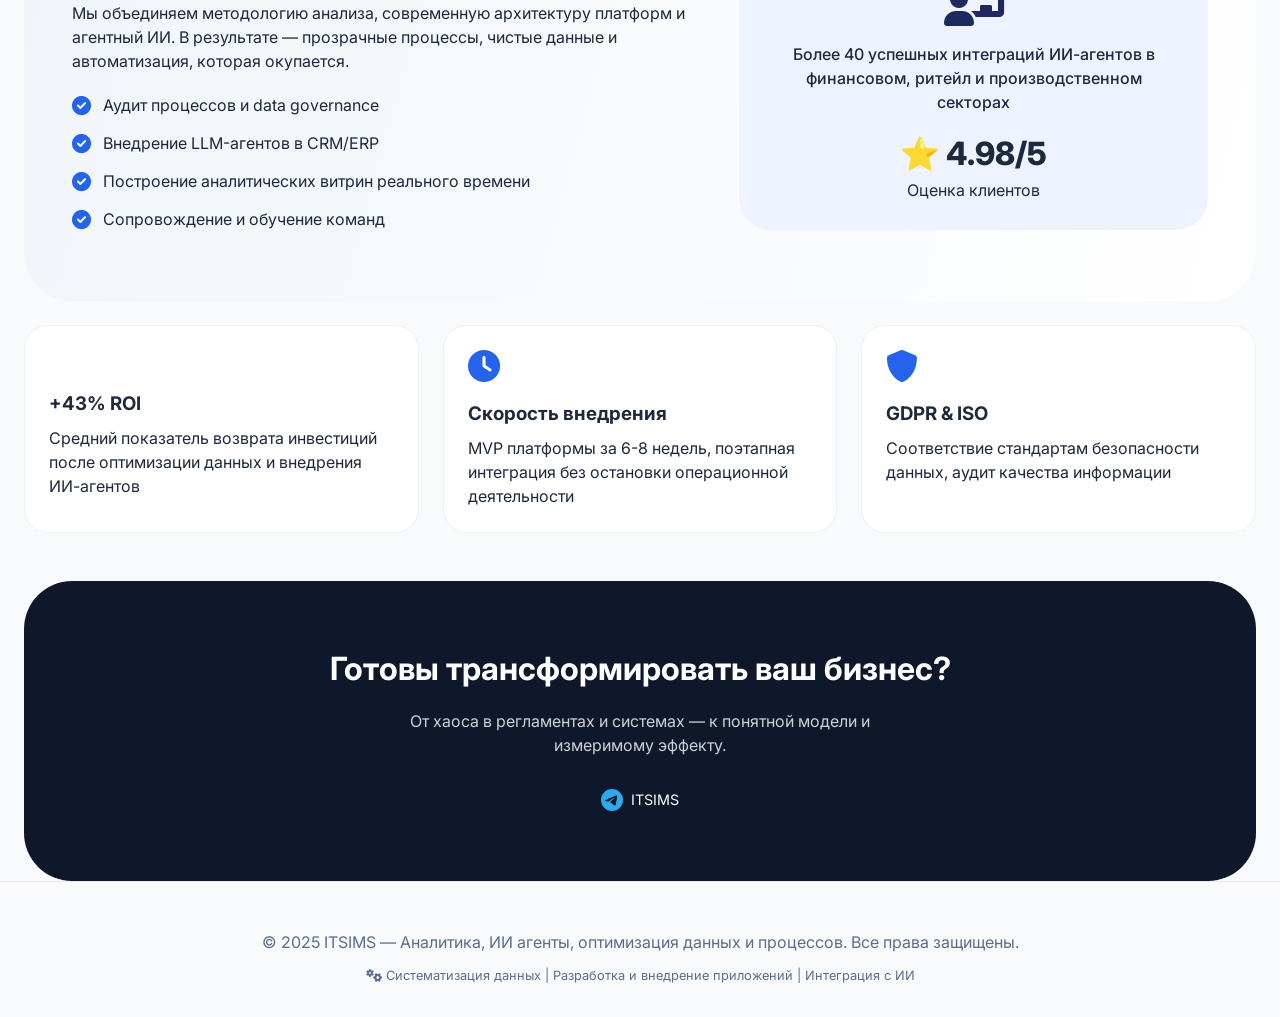
==== commit f0975ab2: "DG and other" ====
--- a/index.html
+++ b/index.html
@@ -570,7 +570,7 @@
     <div class="container" id="contact">
         <div class="cta">
             <h2>Готовы трансформировать ваш бизнес?</h2>
-            <p>Обсудим, как анализ процессов, интегрированные платформы и ИИ-агенты выведут вашу компанию на новый уровень.</p>
+            <p>От хаоса в регламентах и системах — к понятной модели и измеримому эффекту.</p>
             <div style="margin-top: 8px; font-size: 0.9rem;"><a href="https://t.me/sevlovan" target="_blank" rel="noopener noreferrer" style="color: inherit; text-decoration: none; display: inline-flex; align-items: center; gap: 8px;"><svg width="22" height="22" viewBox="0 0 24 24" aria-hidden="true"><path fill="#2AABEE" d="M11.944 0A12 12 0 0 0 0 12a12 12 0 0 0 12 12 12 12 0 0 0 12-12A12 12 0 0 0 12 0a12 12 0 0 0-.056 0zm4.962 7.224c.1-.002.321.023.465.14a.506.506 0 0 1 .171.325c.016.093.036.306.02.472-.18 1.898-.962 6.502-1.36 8.627-.168.9-.499 1.201-.82 1.23-.696.065-1.225-.46-1.9-.902-1.056-.693-1.653-1.124-2.678-1.8-1.185-.78-.417-1.21.258-1.91.177-.184 3.247-2.977 3.307-3.23.007-.032.014-.15-.056-.212s-.174-.041-.249-.024c-.106.024-1.793 1.14-5.061 3.345-.48.33-.913.49-1.302.48-.428-.008-1.252-.241-1.865-.44-.752-.245-1.349-.374-1.297-.789.027-.216.325-.437.893-.663 3.498-1.524 5.83-2.529 6.998-3.014 3.332-1.386 4.025-1.627 4.476-1.635z"/></svg>ITSIMS</a></div>
         </div>
     </div>
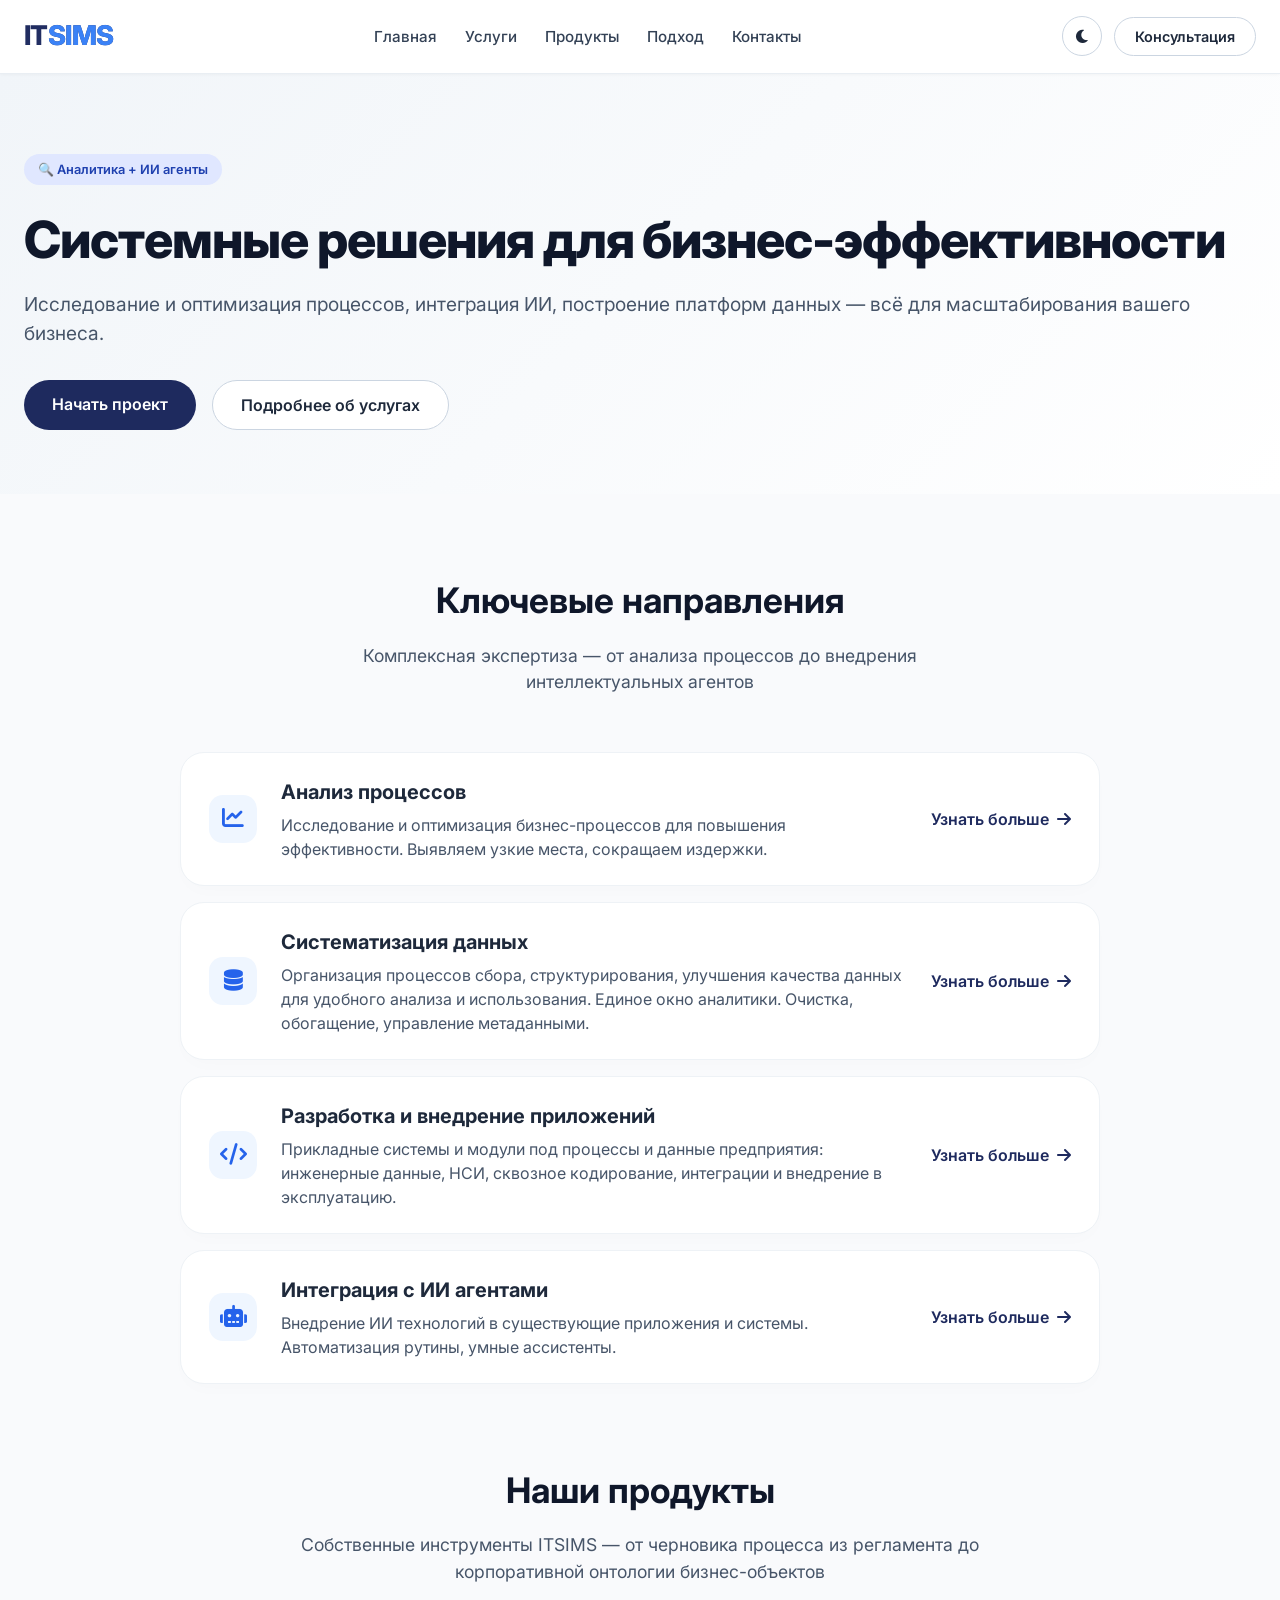
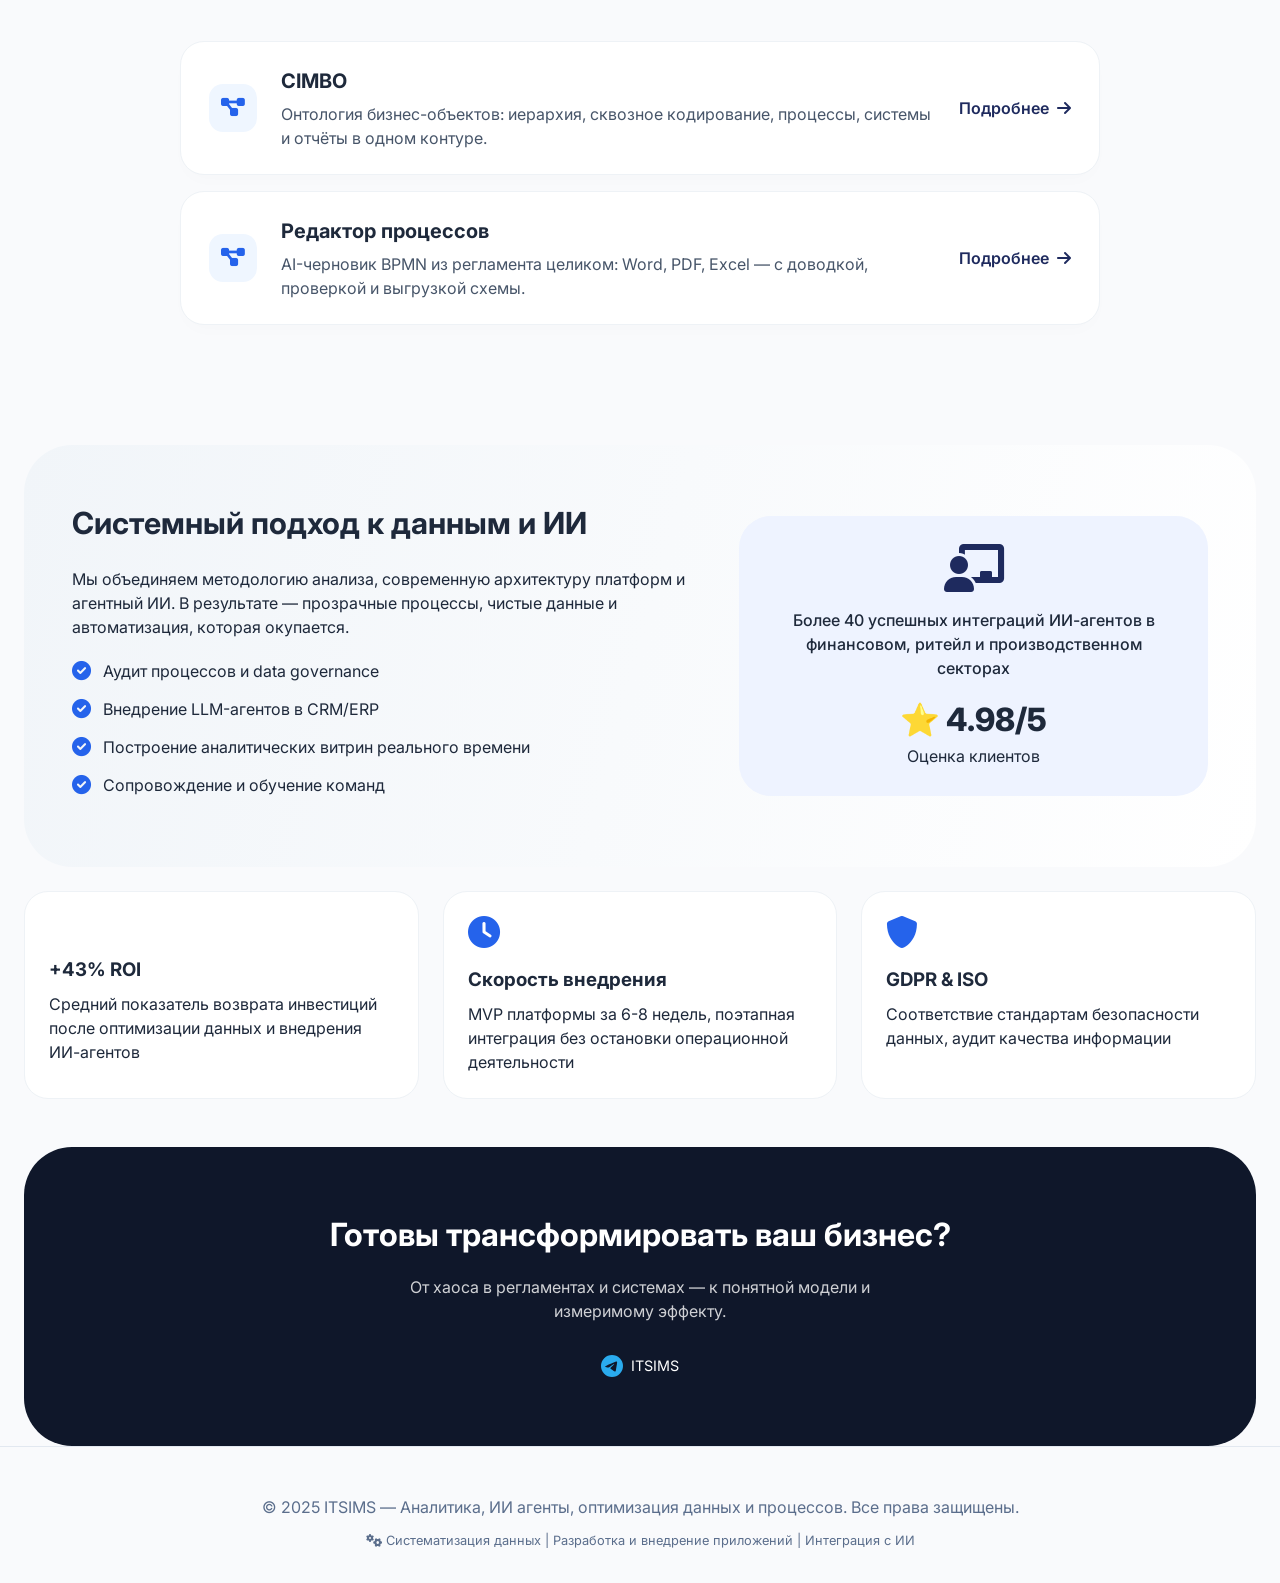
==== commit 8034bc1a: "продукты+заказная разработка" ====
--- a/index.html
+++ b/index.html
@@ -457,6 +457,7 @@
             <ul class="nav-links">
                 <li><a href="index.html">Главная</a></li>
                 <li><a href="#services">Услуги</a></li>
+                <li><a href="products.html">Продукты</a></li>
                 <li><a href="#approach">Подход</a></li>
                 <li><a href="#contact">Контакты</a></li>
             </ul>
@@ -507,10 +508,10 @@
                 <li class="service-item">
                     <div class="service-icon"><i class="fas fa-code"></i></div>
                     <div class="service-body">
-                        <h3>Разработка и внедрение приложений</h3>
-                        <p>Создание программных решений, включая использование ИИ-агентов. Кастомные веб- и мобильные приложения.</p>
+                        <h3><a href="app-development.html">Разработка и внедрение приложений</a></h3>
+                        <p>Прикладные системы и модули под процессы и данные предприятия: инженерные данные, НСИ, сквозное кодирование, интеграции и внедрение в эксплуатацию.</p>
                     </div>
-                    <a href="#" class="service-link">Узнать больше <i class="fas fa-arrow-right"></i></a>
+                    <a href="app-development.html" class="service-link">Узнать больше <i class="fas fa-arrow-right"></i></a>
                 </li>
                 <li class="service-item">
                     <div class="service-icon"><i class="fas fa-robot"></i></div>
@@ -519,6 +520,31 @@
                         <p>Внедрение ИИ технологий в существующие приложения и системы. Автоматизация рутины, умные ассистенты.</p>
                     </div>
                     <a href="ai-agents.html" class="service-link">Узнать больше <i class="fas fa-arrow-right"></i></a>
+                </li>
+            </ul>
+        </div>
+    </div>
+
+    <div class="container" id="products">
+        <div class="section" style="padding-top: 0;">
+            <h2 class="section-title">Наши продукты</h2>
+            <div class="section-sub">Собственные инструменты ITSIMS — от черновика процесса из регламента до корпоративной онтологии бизнес-объектов</div>
+            <ul class="services-list">
+                <li class="service-item">
+                    <div class="service-icon"><i class="fas fa-project-diagram"></i></div>
+                    <div class="service-body">
+                        <h3><a href="products.html#cimbo">CIMBO</a></h3>
+                        <p>Онтология бизнес-объектов: иерархия, сквозное кодирование, процессы, системы и отчёты в одном контуре.</p>
+                    </div>
+                    <a href="products.html#cimbo" class="service-link">Подробнее <i class="fas fa-arrow-right"></i></a>
+                </li>
+                <li class="service-item">
+                    <div class="service-icon"><i class="fas fa-diagram-project"></i></div>
+                    <div class="service-body">
+                        <h3><a href="products.html#magvai">Редактор процессов</a></h3>
+                        <p>AI-черновик BPMN из регламента целиком: Word, PDF, Excel — с доводкой, проверкой и выгрузкой схемы.</p>
+                    </div>
+                    <a href="products.html#magvai" class="service-link">Подробнее <i class="fas fa-arrow-right"></i></a>
                 </li>
             </ul>
         </div>
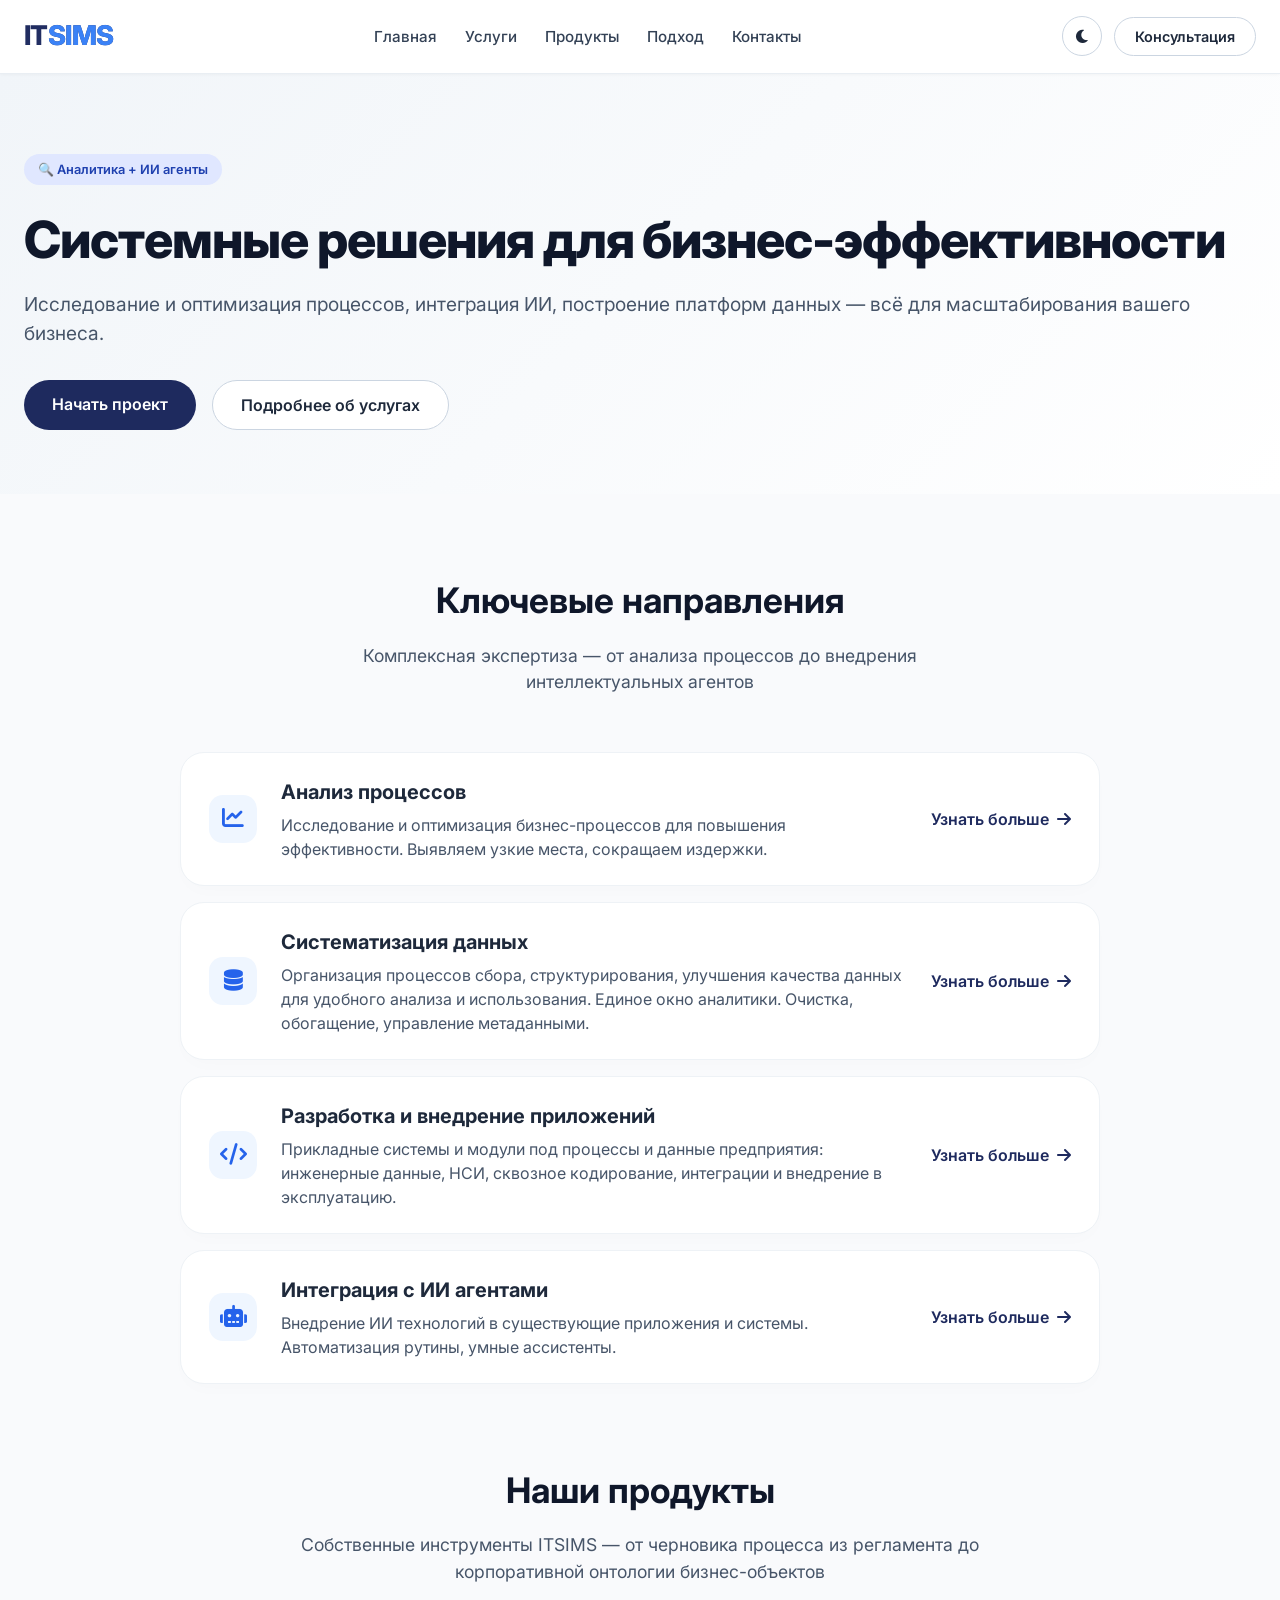
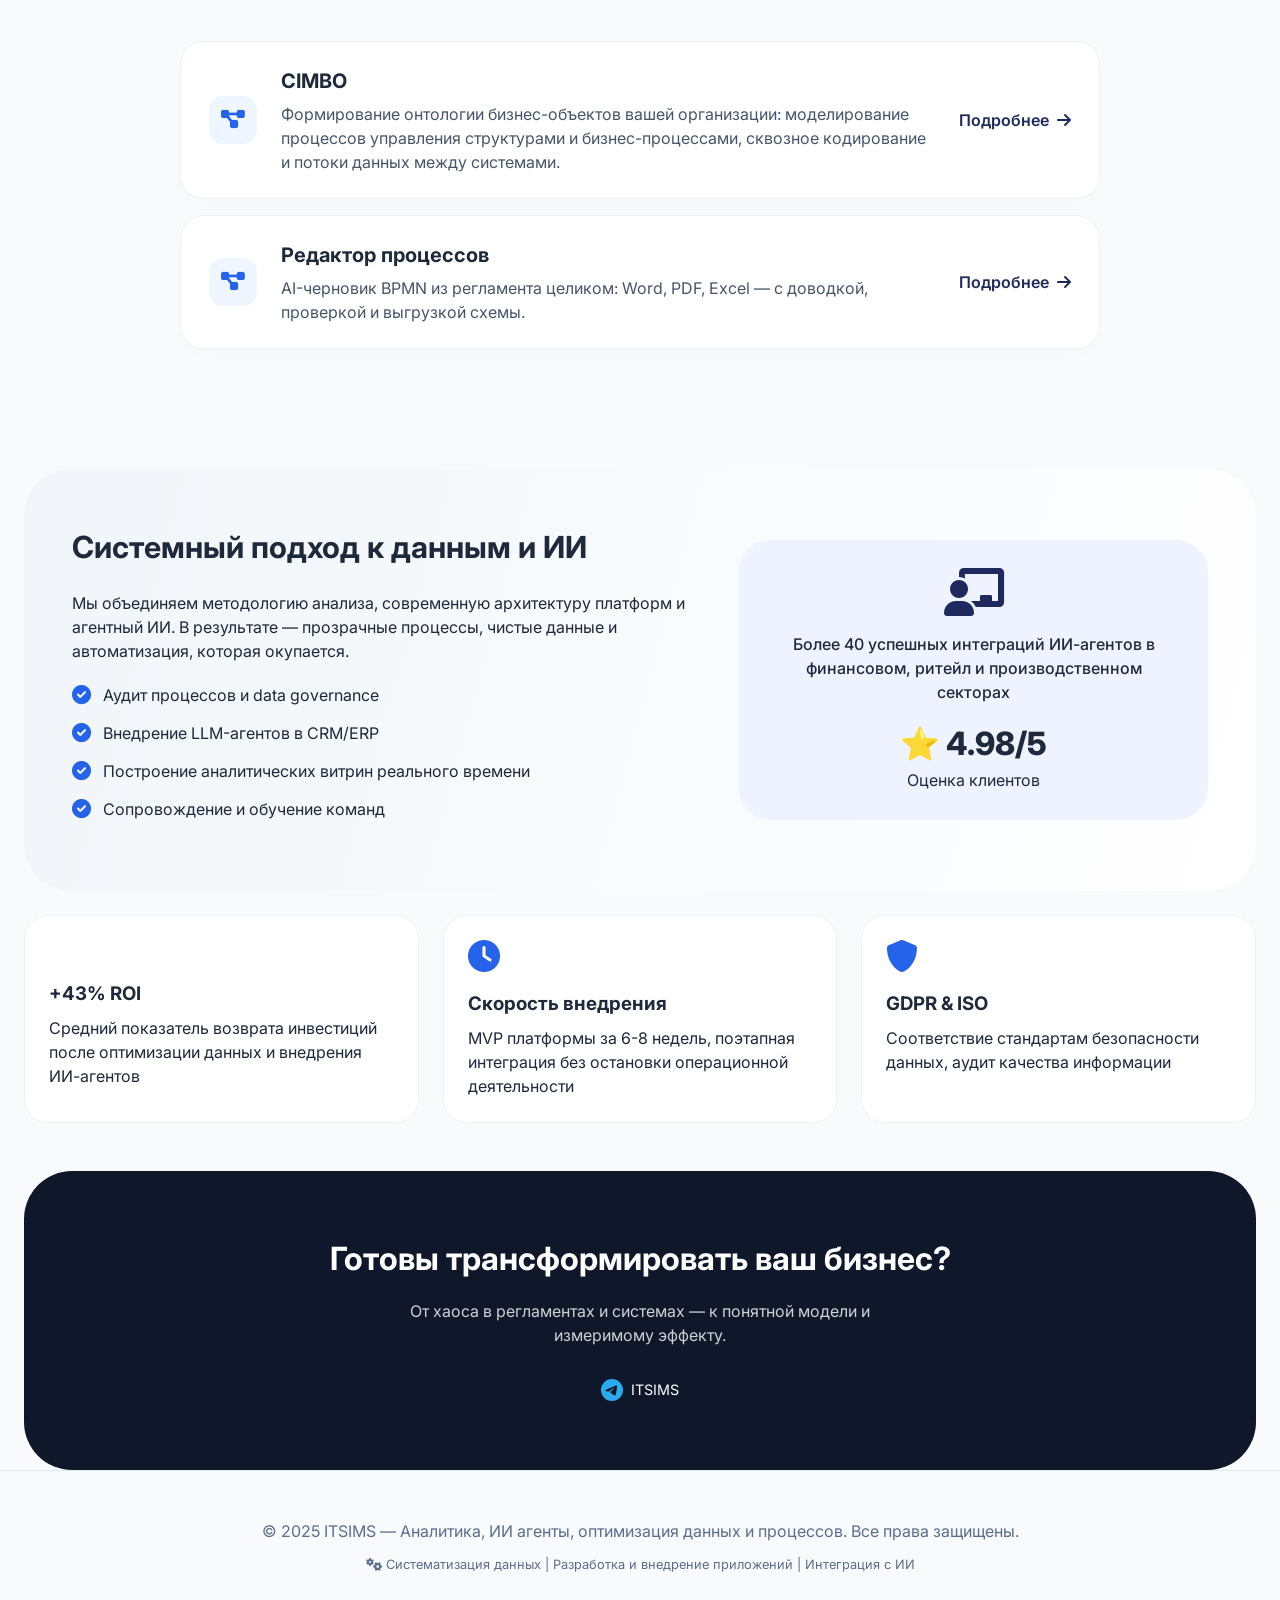
==== commit ef982045: "правки" ====
--- a/index.html
+++ b/index.html
@@ -4,15 +4,7 @@
     <meta charset="UTF-8">
     <meta name="viewport" content="width=device-width, initial-scale=1.0, viewport-fit=cover">
     <title>ITSIMS | Аналитика и ИИ решения</title>
-    <script>
-        (function () {
-            try {
-                if (localStorage.getItem('itsims-theme') === 'dark') {
-                    document.documentElement.setAttribute('data-theme', 'dark');
-                }
-            } catch (e) {}
-        })();
-    </script>
+    <script src="theme-boot.js"></script>
     <link href="https://fonts.googleapis.com/css2?family=Inter:opsz,wght@14..32,300;14..32,400;14..32,500;14..32,600;14..32,700;14..32,800&display=swap" rel="stylesheet">
     <link rel="stylesheet" href="https://cdnjs.cloudflare.com/ajax/libs/font-awesome/6.0.0-beta3/css/all.min.css">
     <link rel="stylesheet" href="theme.css">
@@ -534,7 +526,7 @@
                     <div class="service-icon"><i class="fas fa-project-diagram"></i></div>
                     <div class="service-body">
                         <h3><a href="products.html#cimbo">CIMBO</a></h3>
-                        <p>Онтология бизнес-объектов: иерархия, сквозное кодирование, процессы, системы и отчёты в одном контуре.</p>
+                        <p>Формирование онтологии бизнес-объектов вашей организации: моделирование процессов управления структурами и бизнес-процессами, сквозное кодирование и потоки данных между системами.</p>
                     </div>
                     <a href="products.html#cimbo" class="service-link">Подробнее <i class="fas fa-arrow-right"></i></a>
                 </li>
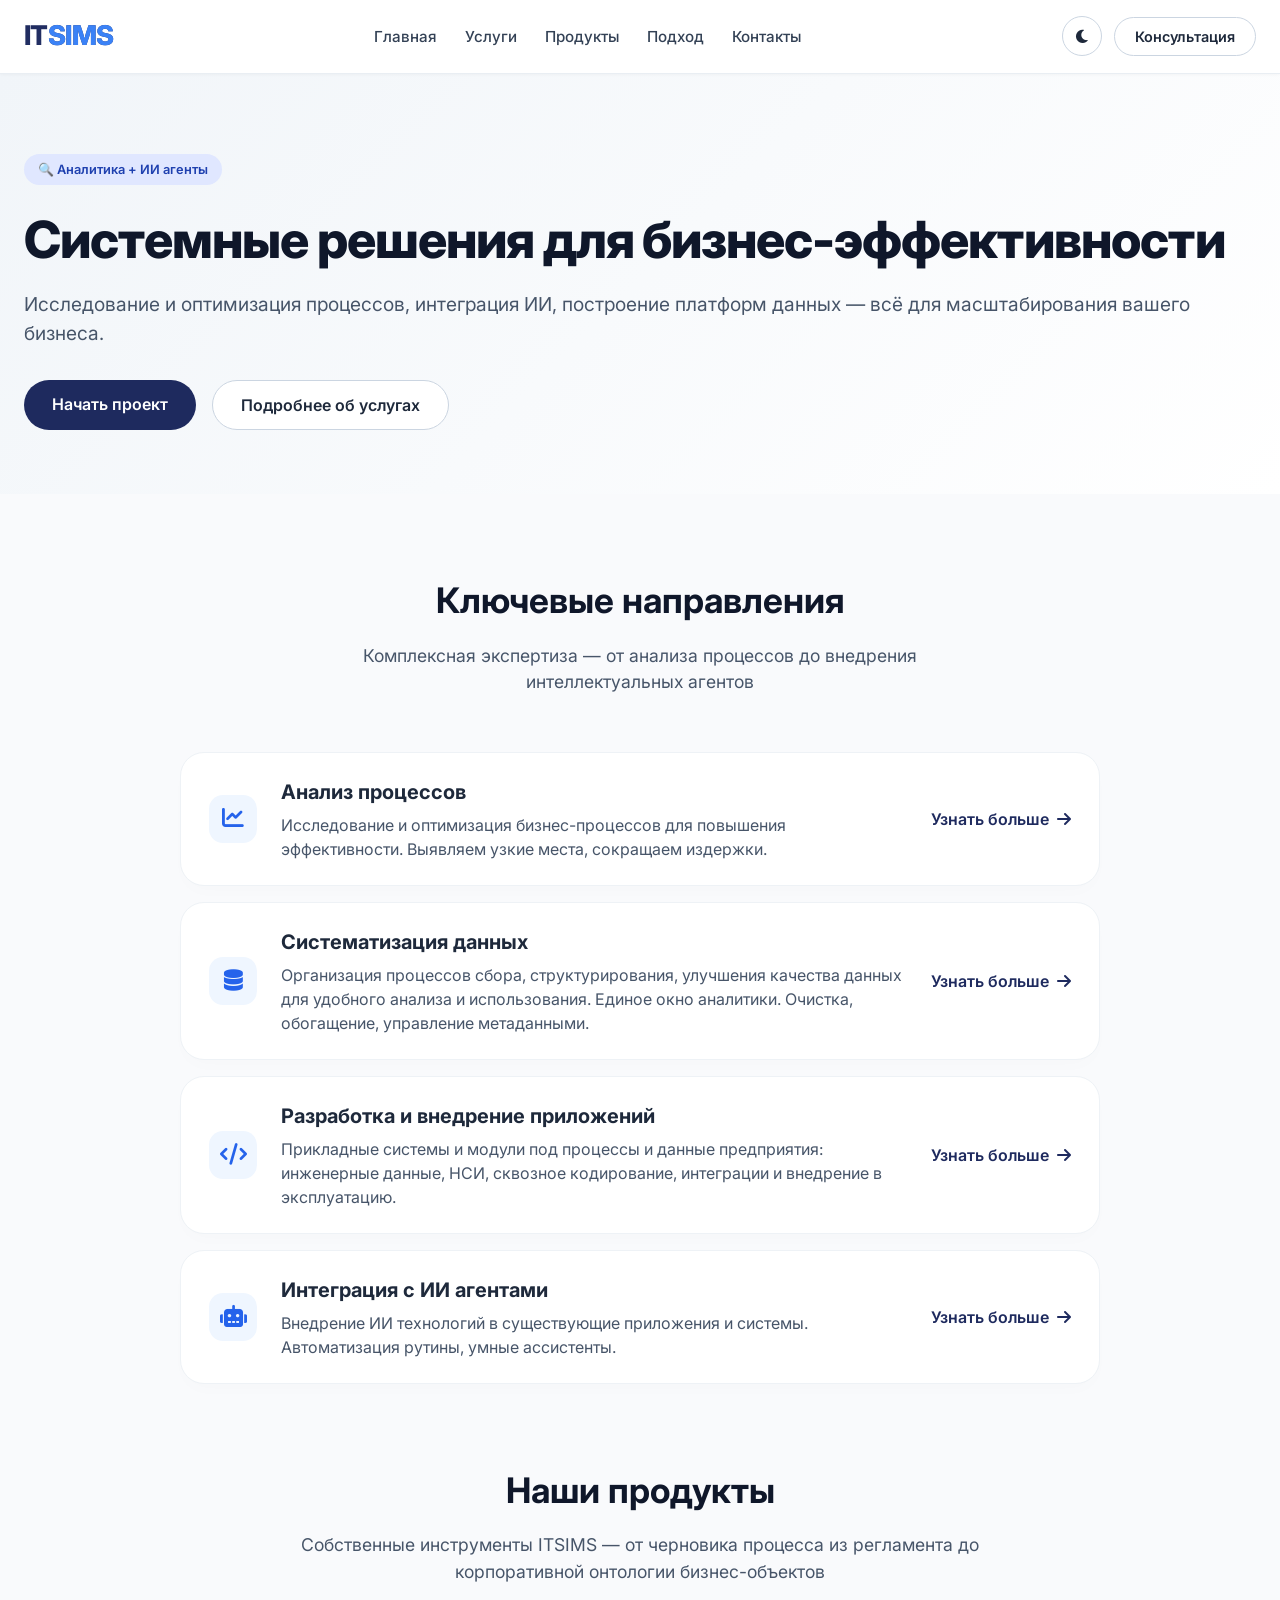
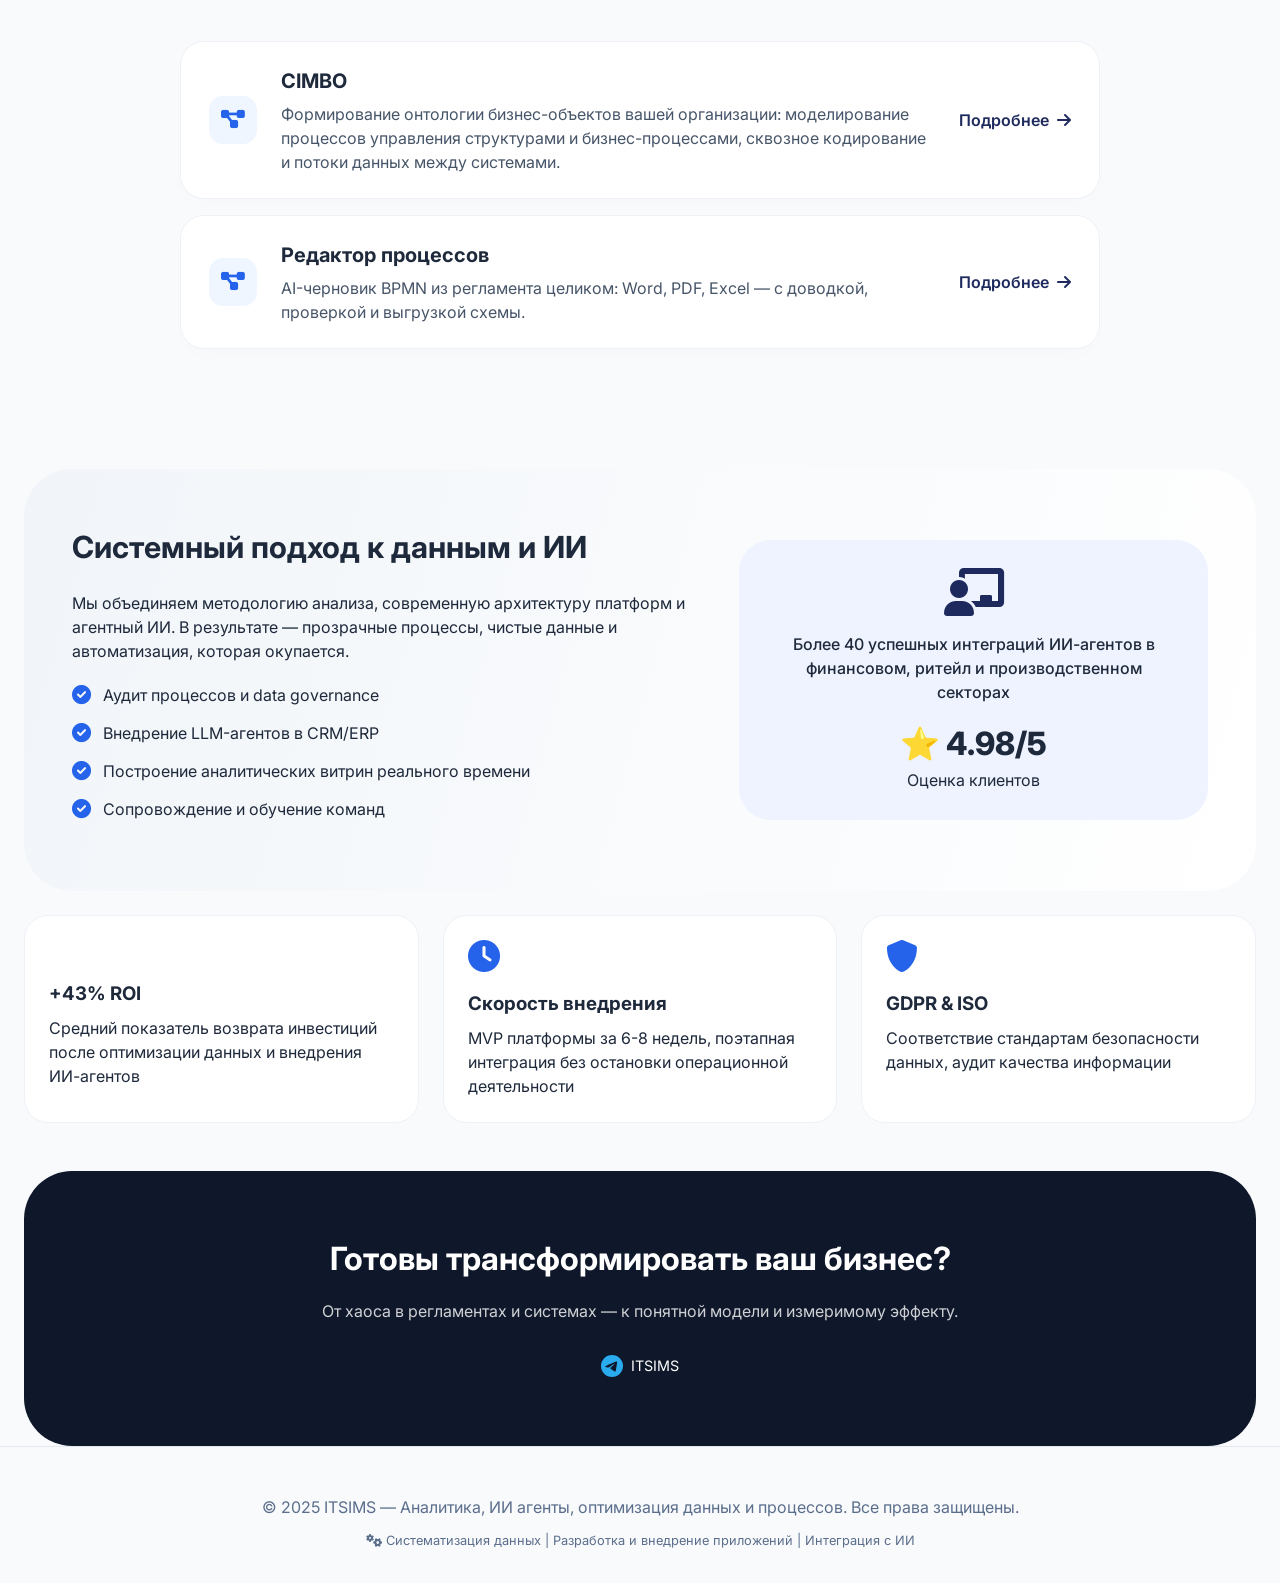
==== commit c1dbd3bd: "1 строка слогана" ====
--- a/index.html
+++ b/index.html
@@ -293,9 +293,10 @@
             margin-bottom: 16px;
         }
         .cta p {
-            max-width: 540px;
+            max-width: none;
             margin: 0 auto 32px;
             opacity: 0.8;
+            white-space: nowrap;
         }
         footer {
             padding: 48px 0 32px;
@@ -436,6 +437,7 @@
             .section { padding: 56px 0; }
             .insight-block { padding: 32px 24px; }
             .cta { padding: 48px 24px; }
+            .cta p { white-space: normal; }
             .service-item { flex-wrap: wrap; align-items: flex-start; }
             .service-link { margin-left: 72px; }
         }
